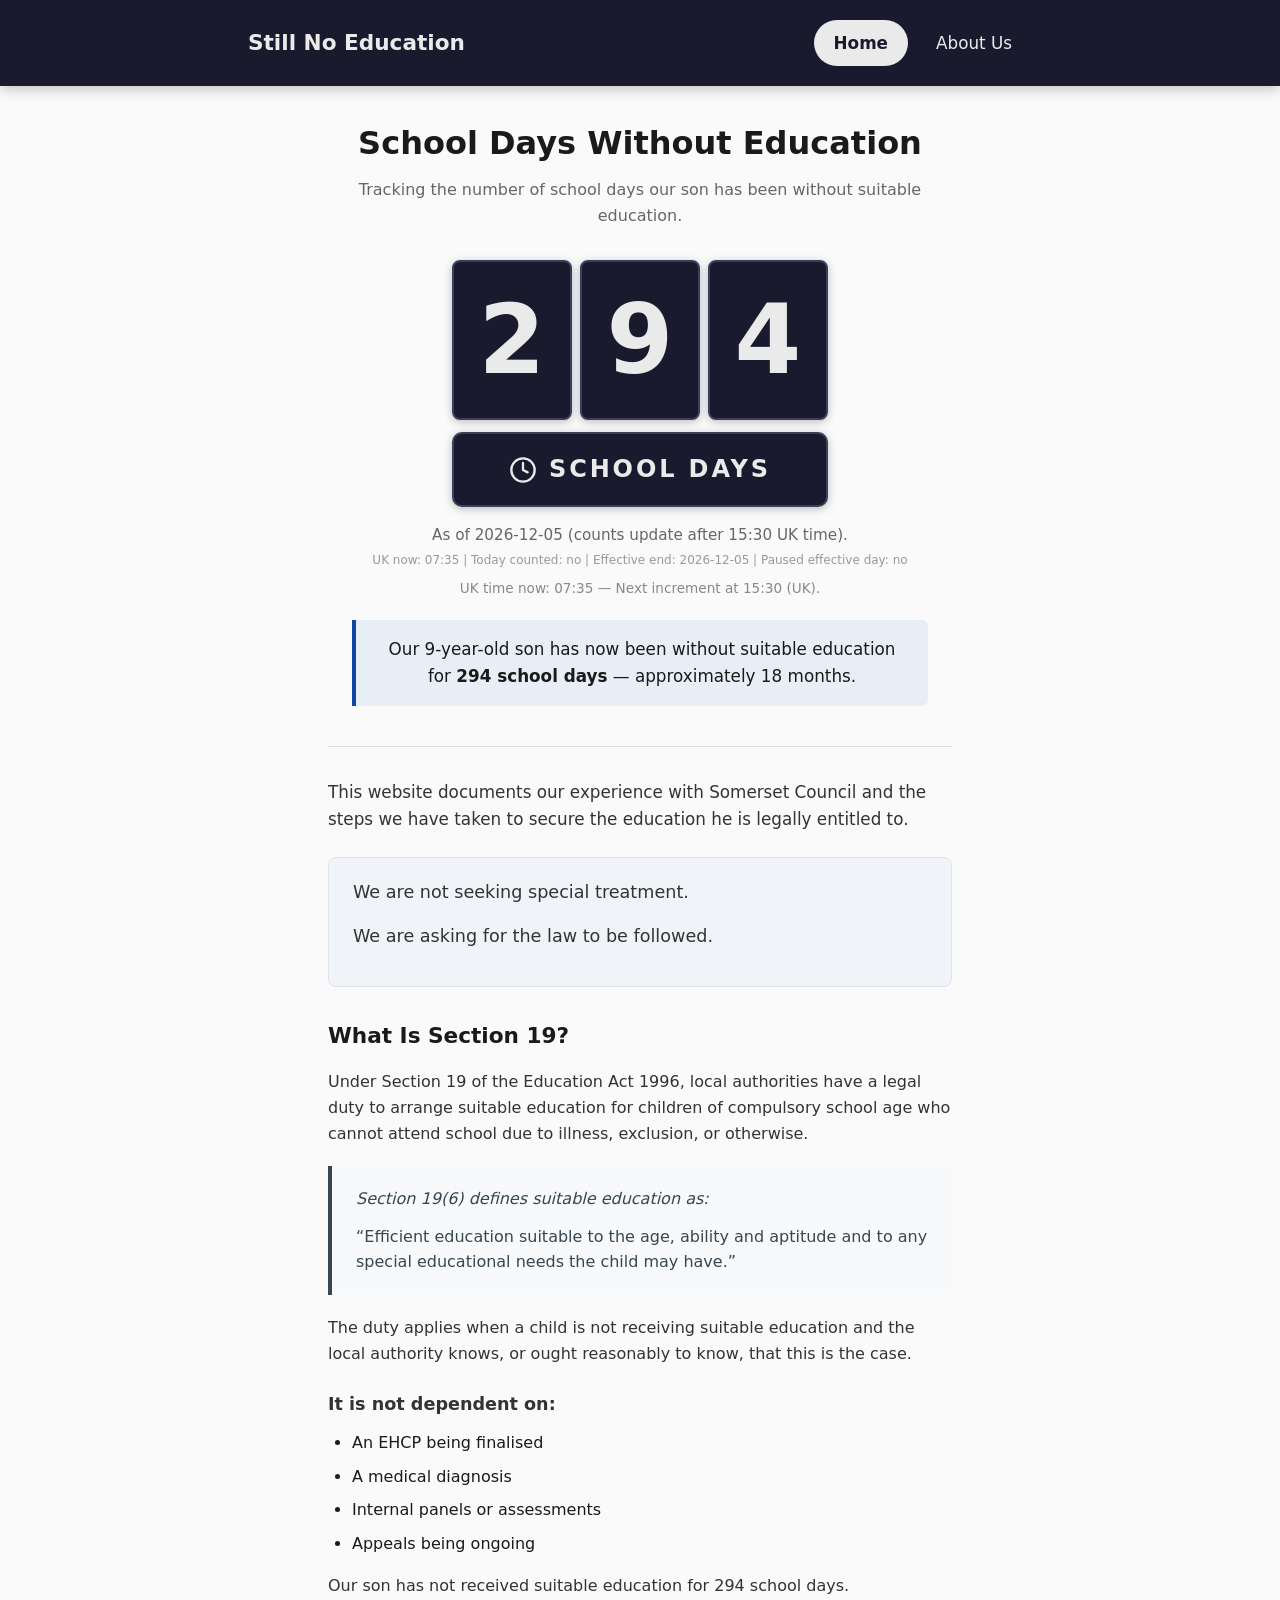
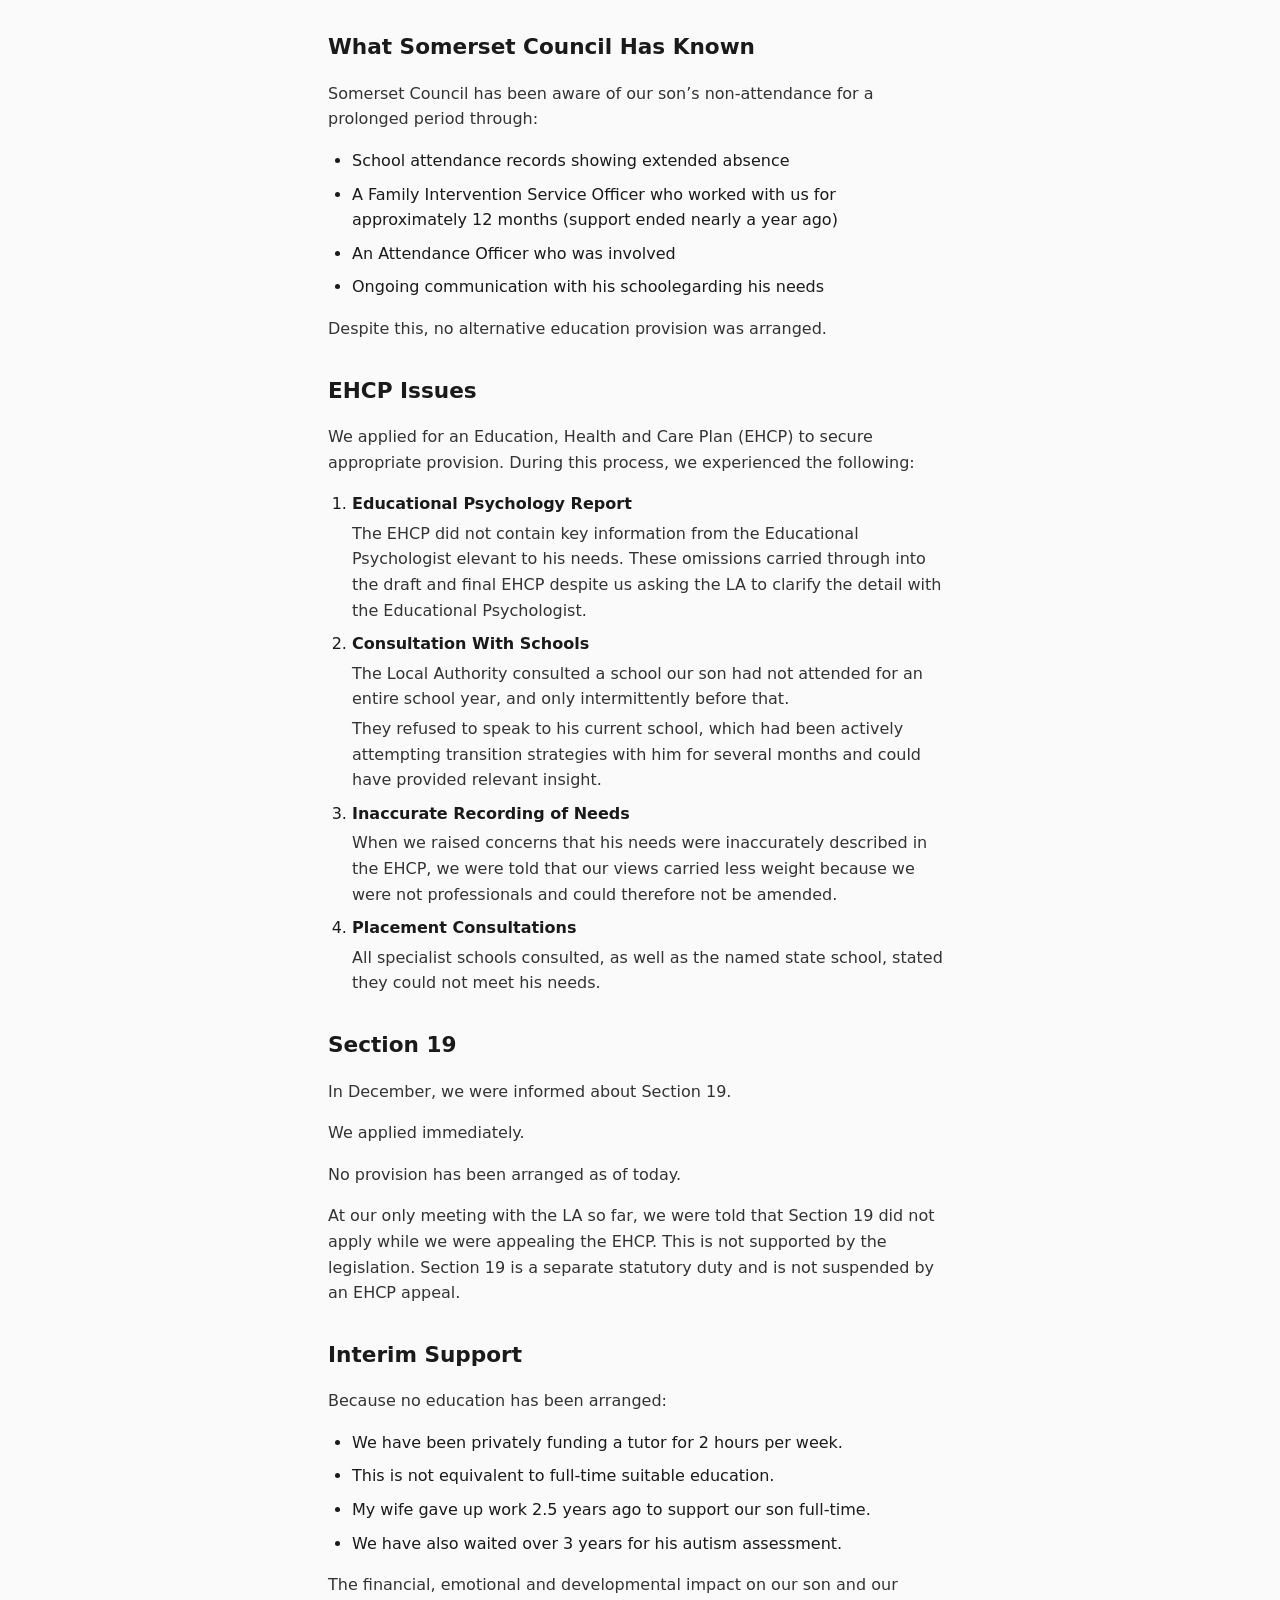
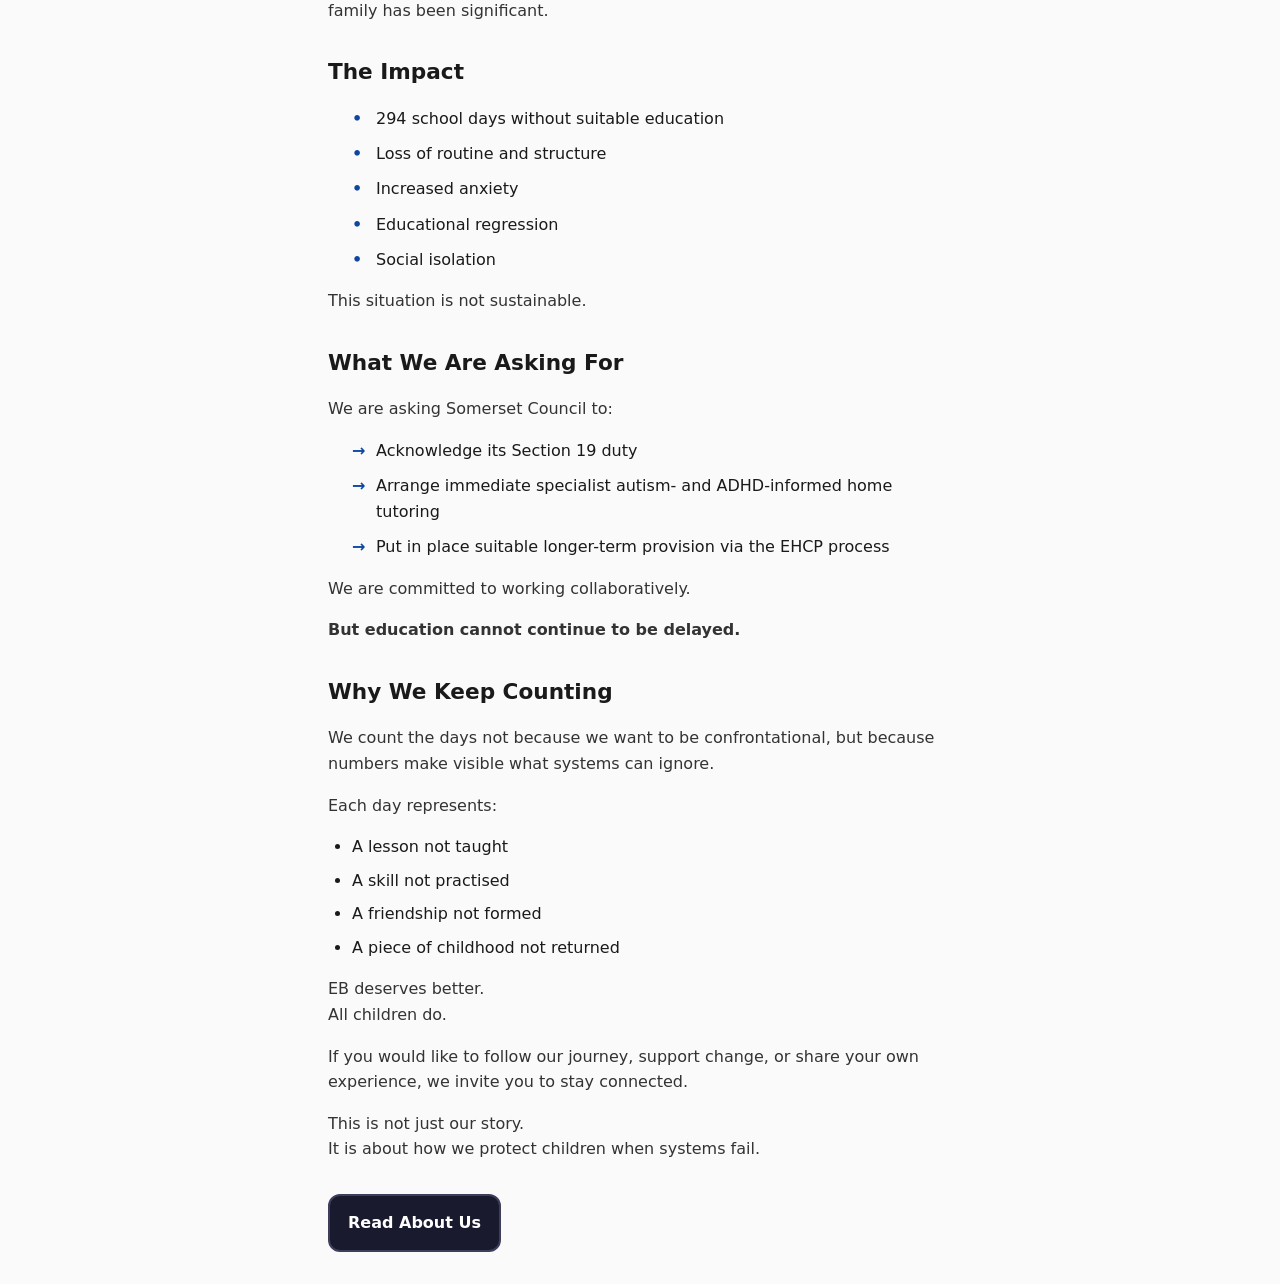
==== index.html @ f1d46c1d "Add files via upload" ====
<!DOCTYPE html>
<html lang="en">
<head>
  <meta charset="UTF-8">
  <meta name="viewport" content="width=device-width, initial-scale=1.0">
  <title>School Days Without Education</title>
  <link rel="stylesheet" href="styles.css">
</head>
<body>
  <nav class="topnav" aria-label="Main navigation">
    <div class="topnav-inner">
      <a class="brand" href="index.html">Still No Education</a>
      <div class="links">
        <a href="index.html" aria-current="page">Home</a>
        <a href="about.html">About Us</a>
      </div>
    </div>
  </nav>

  <main>
    <h1>School Days Without Education</h1>
    <p class="subtitle">Tracking the number of school days our son has been without suitable education.</p>

    <section class="counter-section" aria-label="School days counter">
      <div class="counter" role="status" aria-live="polite" aria-label="School days without suitable education">
        <div id="digitTiles" class="digit-tiles"></div>
        <div class="days-bar">
          <span class="clock-icon" aria-hidden="true">
            <svg xmlns="http://www.w3.org/2000/svg" viewBox="0 0 24 24" fill="none" stroke="currentColor" stroke-width="2" stroke-linecap="round" stroke-linejoin="round">
              <circle cx="12" cy="12" r="10"/>
              <polyline points="12 6 12 12 16 14"/>
            </svg>
          </span>
          <span class="days-text">SCHOOL DAYS</span>
        </div>
      </div>
      <p id="as-of" class="as-of">As of YYYY-MM-DD</p>
      <p id="statusLine" class="status"></p>
      <p id="uk-status" class="uk-status"></p>
      <p class="key-statement">
        Our 9-year-old son has now been without suitable education for <strong><span id="countInline" class="day-count">294</span> school days</strong> — approximately 18 months.
      </p>
      <p id="debug" class="debug"></p>
    </section>

    <section class="content-section">
      <p class="intro">
        This website documents our experience with Somerset Council and the steps we have taken to secure the education he is legally entitled to.
      </p>

      <div class="callout-quote">
        <p>We are not seeking special treatment.</p>
        <p>We are asking for the law to be followed.</p>
      </div>

      <h2>What Is Section 19?</h2>
      <p>
        Under Section 19 of the Education Act 1996, local authorities have a legal duty to arrange suitable education for children of compulsory school age who cannot attend school due to illness, exclusion, or otherwise.
      </p>
      <blockquote class="legal-definition" cite="Education Act 1996, Section 19(6)">
        <p>Section 19(6) defines suitable education as:</p>
        <p>“Efficient education suitable to the age, ability and aptitude and to any special educational needs the child may have.”</p>
      </blockquote>
      <p>
        The duty applies when a child is not receiving suitable education and the local authority knows, or ought reasonably to know, that this is the case.
      </p>

      <h3>It is not dependent on:</h3>
      <ul>
        <li>An EHCP being finalised</li>
        <li>A medical diagnosis</li>
        <li>Internal panels or assessments</li>
        <li>Appeals being ongoing</li>
      </ul>

      <p class="fact-line">
        Our son has not received suitable education for <span class="day-count">294</span> school days.
      </p>

      <h2>What Somerset Council Has Known</h2>
      <p>Somerset Council has been aware of our son’s non-attendance for a prolonged period through:</p>
      <ul>
        <li>School attendance records showing extended absence</li>
        <li>A Family Intervention Service Officer who worked with us for approximately 12 months (support ended nearly a year ago)</li>
        <li>An Attendance Officer who was involved</li>
        <li>Ongoing communication with his schoolegarding his needs</li>
      </ul>
      <p>Despite this, no alternative education provision was arranged.</p>

      <h2>EHCP Issues</h2>
      <p>We applied for an Education, Health and Care Plan (EHCP) to secure appropriate provision. During this process, we experienced the following:</p>
      <ol>
        <li>
          <strong>Educational Psychology Report</strong>
          <p>The EHCP did not contain key information from the Educational Psychologist elevant to his needs. These omissions carried through into the draft and final EHCP despite us asking the LA to clarify the detail with the Educational Psychologist.</p>
        </li>
        <li>
          <strong>Consultation With Schools</strong>
          <p>The Local Authority consulted a school our son had not attended for an entire school year, and only intermittently before that.</p>
          <p>They refused to speak to his current school, which had been actively attempting transition strategies with him for several months and could have provided relevant insight.</p>
        </li>
        <li>
          <strong>Inaccurate Recording of Needs</strong>
          <p>When we raised concerns that his needs were inaccurately described in the EHCP, we were told that our views carried less weight because we were not professionals and could therefore not be amended.</p>
        </li>
        <li>
          <strong>Placement Consultations</strong>
          <p>All specialist schools consulted, as well as the named state school, stated they could not meet his needs.</p>
        </li>
      </ol>

      <h2>Section 19</h2>
      <p>In December, we were informed about Section 19.</p>
      <p>We applied immediately.</p>
      <p>No provision has been arranged as of today.</p>
      <p>At our only meeting with the LA so far, we were told that Section 19 did not apply while we were appealing the EHCP. This is not supported by the legislation. Section 19 is a separate statutory duty and is not suspended by an EHCP appeal.</p>

      <h2>Interim Support</h2>
      <p>Because no education has been arranged:</p>
      <ul>
        <li>We have been privately funding a tutor for 2 hours per week.</li>
        <li>This is not equivalent to full-time suitable education.</li>
        <li>My wife gave up work 2.5 years ago to support our son full-time.</li>
        <li>We have also waited over 3 years for his autism assessment.</li>
      </ul>
      <p>The financial, emotional and developmental impact on our son and our family has been significant.</p>

      <h2>The Impact</h2>
      <ul class="impact-list">
        <li><span class="day-count">294</span> school days without suitable education</li>
        <li>Loss of routine and structure</li>
        <li>Increased anxiety</li>
        <li>Educational regression</li>
        <li>Social isolation</li>
      </ul>
      <p>This situation is not sustainable.</p>

      <h2>What We Are Asking For</h2>
      <p>We are asking Somerset Council to:</p>
      <ul class="ask-list">
        <li>Acknowledge its Section 19 duty</li>
        <li>Arrange immediate specialist autism- and ADHD-informed home tutoring</li>
        <li>Put in place suitable longer-term provision via the EHCP process</li>
      </ul>
      <p>We are committed to working collaboratively.</p>
      <p><strong>But education cannot continue to be delayed.</strong></p>

      <h2>Why We Keep Counting</h2>
      <p>We count the days not because we want to be confrontational, but because numbers make visible what systems can ignore.</p>
      <p>Each day represents:</p>
      <ul>
        <li>A lesson not taught</li>
        <li>A skill not practised</li>
        <li>A friendship not formed</li>
        <li>A piece of childhood not returned</li>
      </ul>
      <p>EB deserves better.<br>All children do.</p>
      <p>If you would like to follow our journey, support change, or share your own experience, we invite you to stay connected.</p>
      <p>This is not just our story.<br>It is about how we protect children when systems fail.</p>

      <p class="btn-wrap"><a class="btn" href="about.html">Read About Us</a></p>
    </section>
  </main>

  <script src="script.js"></script>
</body>
</html>
---- styles.css ----
/* Counter theme variables */
:root {
  --counter-bg: #1a1a2e;
  --counter-fg: #eaeaea;
  --counter-border: #3d3d5c;
}

/* Test mode banner */
.test-mode-banner {
  font-size: 0.8rem;
  color: #666;
  background: #f0f0f0;
  padding: 0.4rem 1rem;
  text-align: center;
  border-bottom: 1px solid #ddd;
}

/* Reset and base */
*, *::before, *::after {
  box-sizing: border-box;
}

body {
  margin: 0;
  font-family: system-ui, -apple-system, BlinkMacSystemFont, "Segoe UI", Roboto, sans-serif;
  line-height: 1.6;
  color: #1a1a1a;
  background: #fafafa;
  min-height: 100vh;
}

main {
  max-width: 42rem;
  margin: 0 auto;
  padding: 2rem 1.5rem;
}

/* Top navigation - sticky, high contrast */
.topnav {
  position: sticky;
  top: 0;
  z-index: 100;
  background: var(--counter-bg);
  color: var(--counter-fg);
  box-shadow: 0 4px 12px rgba(0, 0, 0, 0.2);
}

.topnav-inner {
  max-width: 52rem;
  margin: 0 auto;
  padding: 1rem 1.5rem;
  display: flex;
  flex-wrap: wrap;
  align-items: center;
  justify-content: space-between;
  gap: 1rem;
}

@media (min-width: 480px) {
  .topnav-inner {
    padding: 1.25rem 1.5rem;
  }
}

.topnav .brand {
  font-weight: 600;
  font-size: 1.2rem;
  color: var(--counter-fg);
  text-decoration: none;
}

@media (min-width: 480px) {
  .topnav .brand {
    font-size: 1.35rem;
  }
}

.topnav .brand:hover {
  color: #fff;
}

.topnav .links {
  display: flex;
  flex-wrap: wrap;
  align-items: center;
  gap: 0.5rem;
}

.topnav .links a {
  color: var(--counter-fg);
  text-decoration: none;
  padding: 0.5rem 1rem;
  border-radius: 9999px;
  font-size: 1rem;
}

@media (min-width: 480px) {
  .topnav .links a {
    padding: 0.6rem 1.25rem;
    font-size: 1.05rem;
  }
}

.topnav .links a:hover {
  background: rgba(255, 255, 255, 0.15);
  color: #fff;
}

.topnav .links a[aria-current="page"] {
  background: var(--counter-fg);
  color: var(--counter-bg);
  font-weight: 600;
}

.topnav .links a[aria-current="page"]:hover {
  background: #fff;
  color: var(--counter-bg);
}

.topnav .links a:focus-visible {
  outline: 2px solid #fff;
  outline-offset: 2px;
}

h1 {
  font-size: clamp(1.5rem, 4vw, 2rem);
  font-weight: 600;
  margin: 0 0 0.5rem;
  text-align: center;
}

.subtitle {
  font-size: 1rem;
  color: #666;
  text-align: center;
  margin: 0 0 2rem;
}

/* Counter section */
.counter-section {
  text-align: center;
  margin-bottom: 2.5rem;
}

.counter {
  display: inline-flex;
  flex-direction: column;
  align-items: stretch;
  gap: 0.75rem;
}

/* Digit tiles */
.digit-tiles {
  display: flex;
  flex-wrap: wrap;
  justify-content: center;
  gap: clamp(0.25rem, 2vw, 0.5rem);
  line-height: 1;
}

.digit-tile {
  display: inline-flex;
  align-items: center;
  justify-content: center;
  min-width: clamp(3rem, 20vw, 120px);
  height: clamp(4rem, 28vw, 160px);
  font-size: clamp(2.5rem, 12vw, 6rem);
  font-weight: 800;
  font-variant-numeric: tabular-nums;
  color: var(--counter-fg);
  background: var(--counter-bg);
  border: 2px solid var(--counter-border);
  border-radius: 8px;
  box-shadow: 0 2px 8px rgba(0, 0, 0, 0.25);
}

/* Days bar - matches width of digit row */
.days-bar {
  display: flex;
  align-items: center;
  justify-content: center;
  gap: 0.75rem;
  padding: clamp(0.6rem, 2vw, 1rem) clamp(1rem, 4vw, 1.5rem);
  background: var(--counter-bg);
  border: 2px solid var(--counter-border);
  border-radius: 10px;
  box-shadow: 0 2px 8px rgba(0, 0, 0, 0.25);
}

.clock-icon {
  display: inline-flex;
  align-items: center;
  justify-content: center;
  color: var(--counter-fg);
}

.clock-icon svg {
  width: clamp(1.25rem, 4vw, 1.75rem);
  height: clamp(1.25rem, 4vw, 1.75rem);
}

.days-text {
  font-size: clamp(1rem, 4vw, 1.5rem);
  font-weight: 700;
  letter-spacing: 0.12em;
  color: var(--counter-fg);
}

.as-of {
  font-size: 0.95rem;
  color: #666;
  margin: 1rem 0 0;
}

.status {
  font-size: 0.75rem;
  color: #999;
  margin: 0.25rem 0 0.5rem;
}

.uk-status {
  font-size: 0.85rem;
  color: #888;
  margin: 0.25rem 0 0;
}

.key-statement {
  margin: 1.25rem 0 0;
  padding: 1rem 1.25rem;
  background: #e8eef5;
  border-left: 4px solid #0d47a1;
  border-radius: 0 6px 6px 0;
  font-size: 1.05rem;
  max-width: 36rem;
  margin-left: auto;
  margin-right: auto;
}

.debug {
  font-size: 0.75rem;
  color: #999;
  margin: 0.25rem 0 0;
}

/* Content section - campaign / briefing style */
.content-section {
  padding-top: 2rem;
  border-top: 1px solid #e0e0e0;
}

.content-section .intro {
  font-size: 1.05rem;
  margin: 0 0 1.5rem;
  color: #333;
}

.callout-quote {
  margin: 0 0 2rem;
  padding: 1.25rem 1.5rem;
  background: #f0f4f8;
  border-radius: 8px;
  border: 1px solid #dde4ec;
}

.callout-quote p {
  margin: 0;
  font-size: 1.1rem;
  font-weight: 500;
  color: #1a1a1a;
}

.callout-quote p + p {
  margin-top: 0.5rem;
}

.content-section h2 {
  font-size: 1.35rem;
  font-weight: 600;
  margin: 2rem 0 1rem;
  color: #1a1a1a;
}

.content-section h2:first-of-type {
  margin-top: 0;
}

/* About page: content-section without preceding counter */
.page-about .content-section {
  padding-top: 0;
  border-top: none;
}

.content-section h3 {
  font-size: 1.1rem;
  font-weight: 600;
  margin: 1.5rem 0 0.75rem;
  color: #333;
}

.content-section p {
  margin: 0 0 1rem;
  color: #333;
}

.content-section ul,
.content-section ol {
  margin: 0 0 1rem;
  padding-left: 1.5rem;
}

.content-section li {
  margin-bottom: 0.5rem;
}

.content-section li p {
  margin: 0.25rem 0 0;
  padding-left: 0;
}

.fact-line {
  margin: 1rem 0 1.5rem !important;
  font-weight: 500;
}

/* Legal definition blockquote */
.legal-definition {
  margin: 1.25rem 0;
  padding: 1.25rem 1.5rem;
  background: #f8f9fa;
  border-left: 4px solid #37474f;
  border-radius: 0 6px 6px 0;
  font-style: italic;
}

.legal-definition p {
  margin: 0;
  color: #37474f;
}

.legal-definition p + p {
  margin-top: 0.75rem;
  font-style: normal;
}

.impact-list {
  list-style: none;
  padding-left: 0;
}

.impact-list li {
  padding-left: 1.5rem;
  position: relative;
  margin-bottom: 0.6rem;
}

.impact-list li::before {
  content: "•";
  position: absolute;
  left: 0;
  color: #0d47a1;
  font-weight: 700;
}

.ask-list {
  list-style: none;
  padding-left: 0;
}

.ask-list li {
  padding-left: 1.5rem;
  position: relative;
  margin-bottom: 0.6rem;
}

.ask-list li::before {
  content: "→";
  position: absolute;
  left: 0;
  color: #0d47a1;
  font-weight: 600;
}

/* Button */
.btn {
  display: inline-block;
  padding: 14px 18px;
  border-radius: 12px;
  font-weight: 600;
  font-size: 1rem;
  text-decoration: none;
  color: #fff;
  background: var(--counter-bg);
  border: 2px solid var(--counter-border);
  transition: background 0.2s, transform 0.1s;
}

.btn:hover {
  background: #0d47a1;
  border-color: #0d47a1;
}

.btn:focus-visible {
  outline: 2px solid #0d47a1;
  outline-offset: 2px;
}

.btn-wrap {
  margin: 2rem 0 0 !important;
}

@media (max-width: 480px) {
  .btn {
    display: block;
    width: 100%;
    text-align: center;
    padding: 16px 18px;
  }
}

/* Focus styles for accessibility */
:focus-visible {
  outline: 2px solid #0d47a1;
  outline-offset: 2px;
}
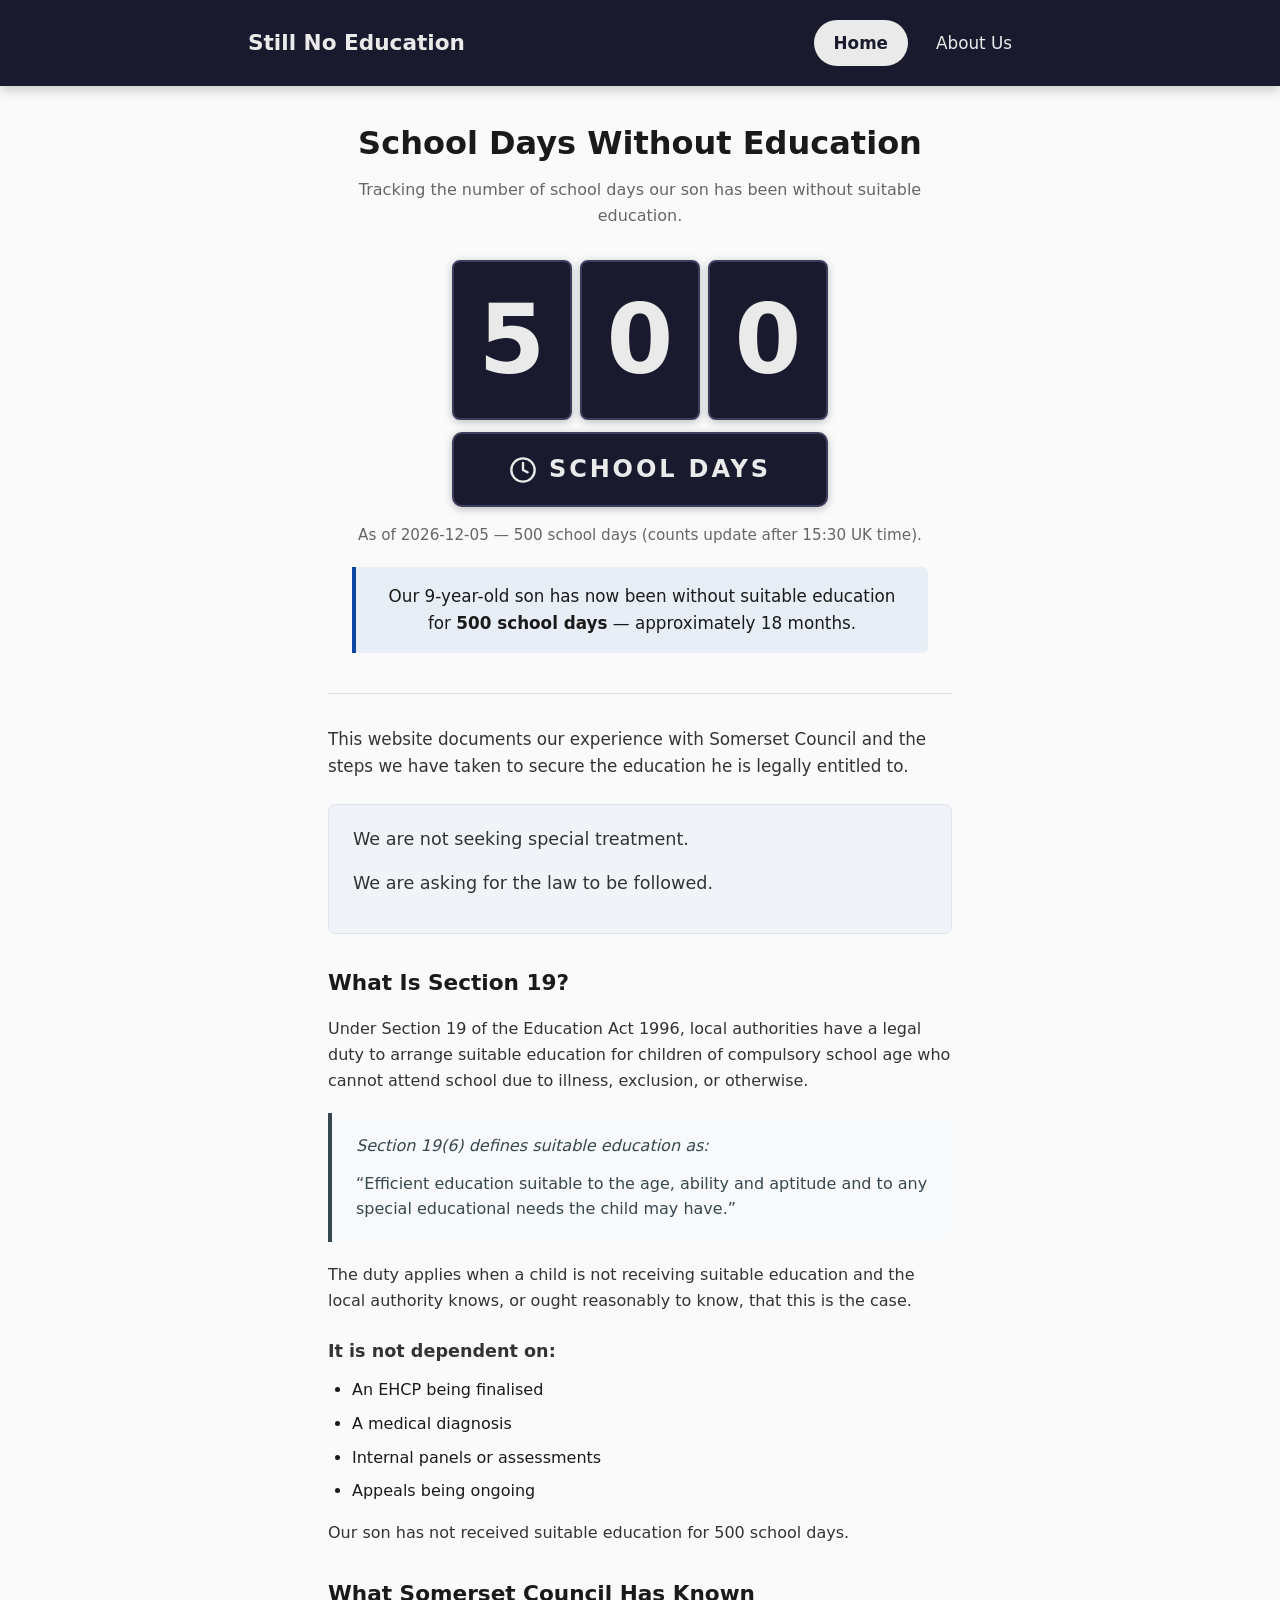
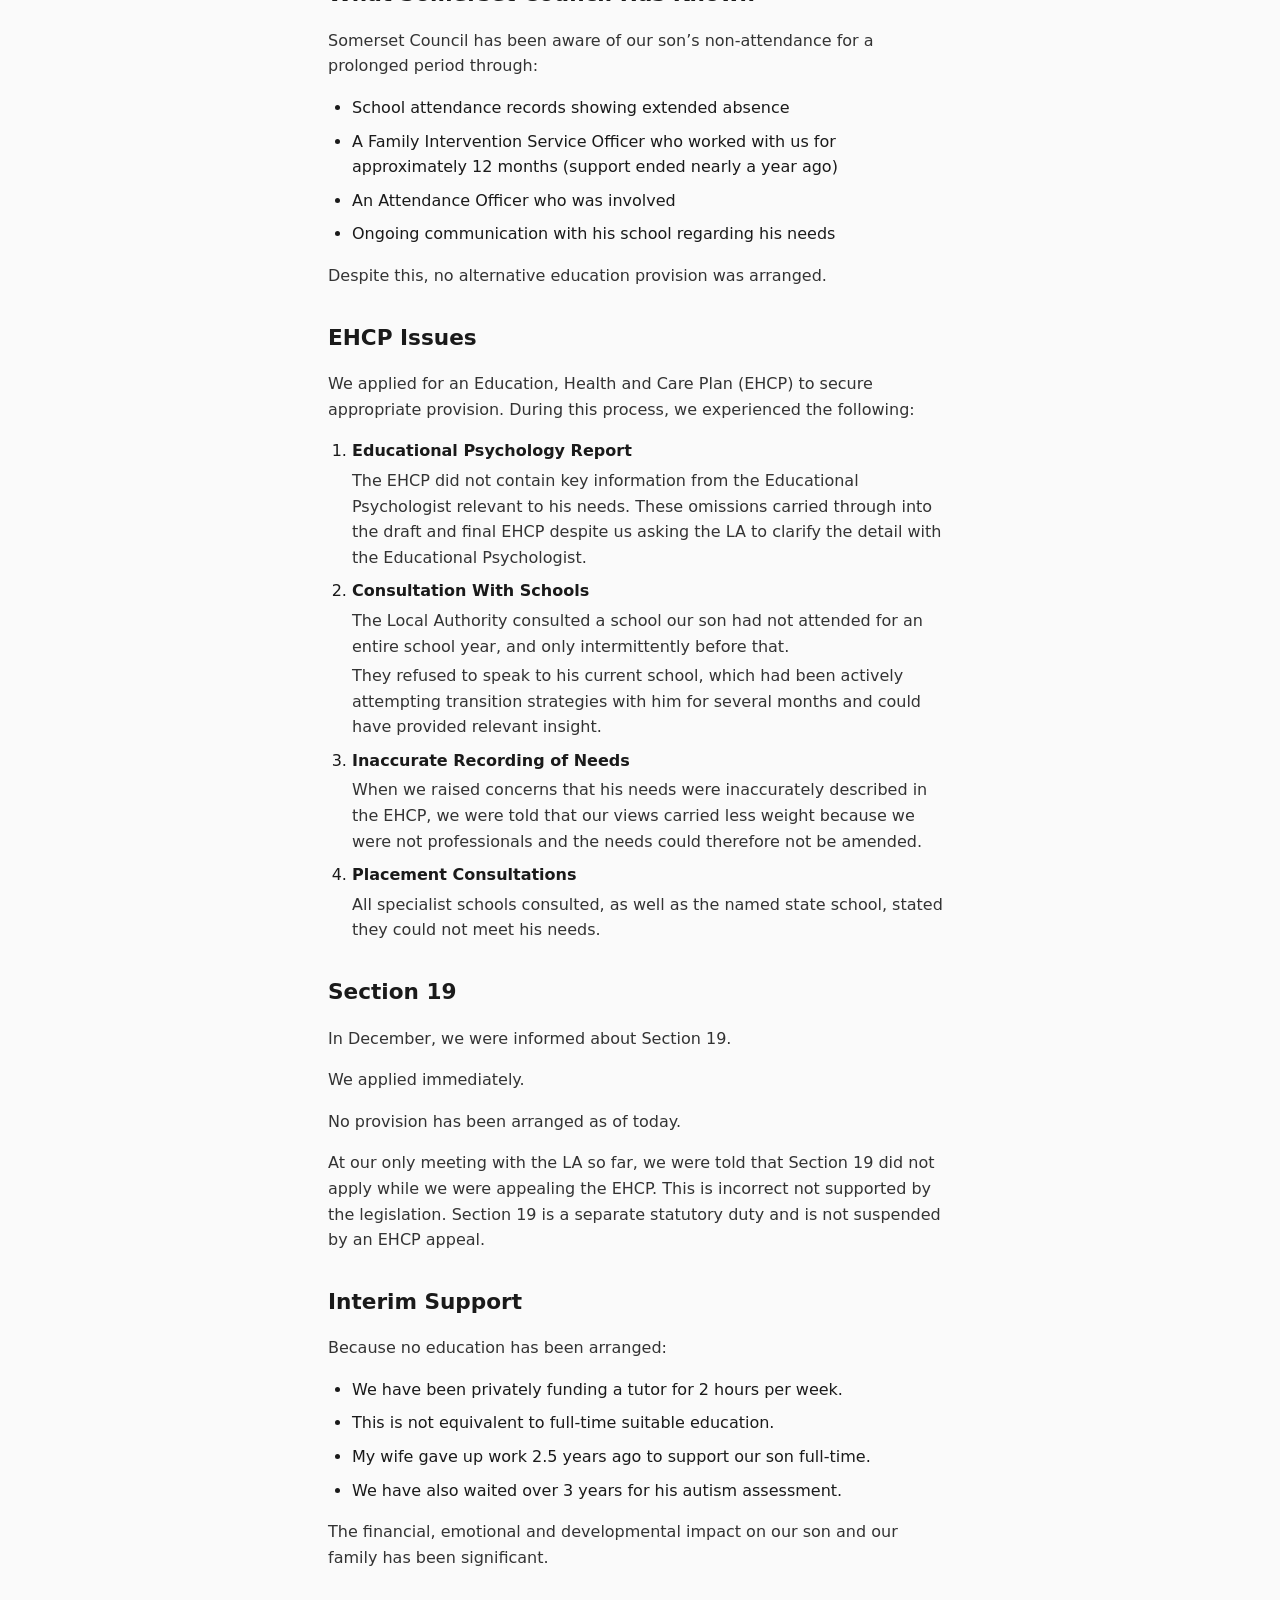
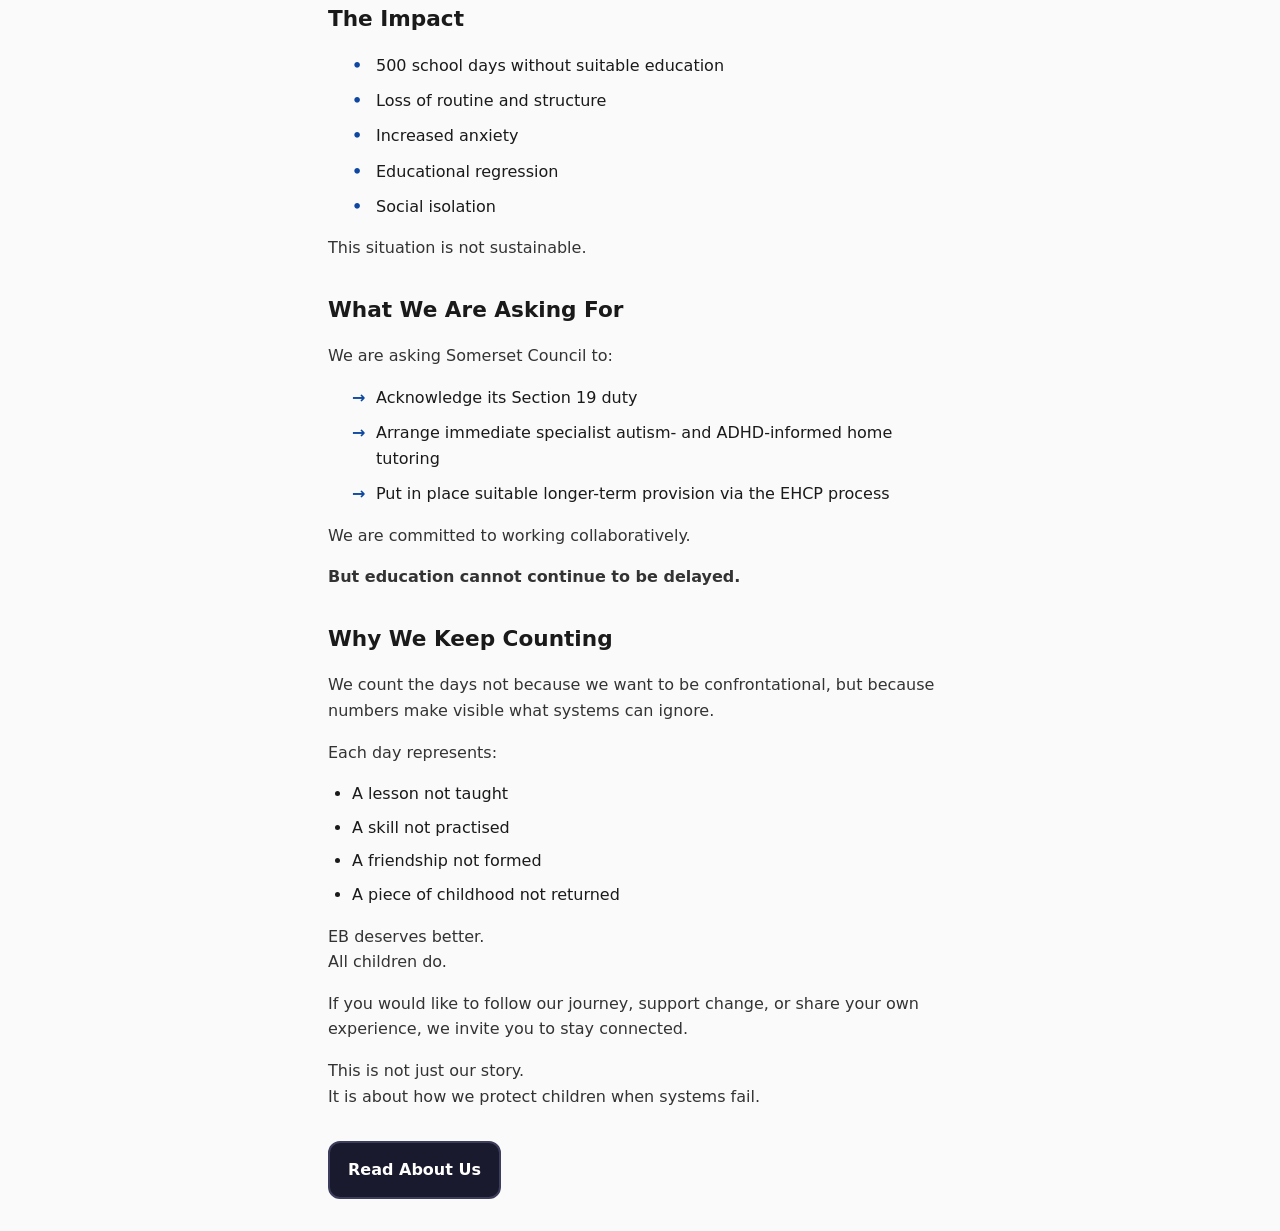
==== commit 704c3338: "Add files via upload" ====
--- a/index.html
+++ b/index.html
@@ -35,12 +35,9 @@
         </div>
       </div>
       <p id="as-of" class="as-of">As of YYYY-MM-DD</p>
-      <p id="statusLine" class="status"></p>
-      <p id="uk-status" class="uk-status"></p>
       <p class="key-statement">
         Our 9-year-old son has now been without suitable education for <strong><span id="countInline" class="day-count">294</span> school days</strong> — approximately 18 months.
       </p>
-      <p id="debug" class="debug"></p>
     </section>
 
     <section class="content-section">
@@ -83,7 +80,7 @@
         <li>School attendance records showing extended absence</li>
         <li>A Family Intervention Service Officer who worked with us for approximately 12 months (support ended nearly a year ago)</li>
         <li>An Attendance Officer who was involved</li>
-        <li>Ongoing communication with his schoolegarding his needs</li>
+        <li>Ongoing communication with his school regarding his needs</li>
       </ul>
       <p>Despite this, no alternative education provision was arranged.</p>
 
@@ -92,7 +89,7 @@
       <ol>
         <li>
           <strong>Educational Psychology Report</strong>
-          <p>The EHCP did not contain key information from the Educational Psychologist elevant to his needs. These omissions carried through into the draft and final EHCP despite us asking the LA to clarify the detail with the Educational Psychologist.</p>
+          <p>The EHCP did not contain key information from the Educational Psychologist relevant to his needs. These omissions carried through into the draft and final EHCP despite us asking the LA to clarify the detail with the Educational Psychologist.</p>
         </li>
         <li>
           <strong>Consultation With Schools</strong>
@@ -101,7 +98,7 @@
         </li>
         <li>
           <strong>Inaccurate Recording of Needs</strong>
-          <p>When we raised concerns that his needs were inaccurately described in the EHCP, we were told that our views carried less weight because we were not professionals and could therefore not be amended.</p>
+          <p>When we raised concerns that his needs were inaccurately described in the EHCP, we were told that our views carried less weight because we were not professionals and the needs could therefore not be amended.</p>
         </li>
         <li>
           <strong>Placement Consultations</strong>
@@ -113,7 +110,7 @@
       <p>In December, we were informed about Section 19.</p>
       <p>We applied immediately.</p>
       <p>No provision has been arranged as of today.</p>
-      <p>At our only meeting with the LA so far, we were told that Section 19 did not apply while we were appealing the EHCP. This is not supported by the legislation. Section 19 is a separate statutory duty and is not suspended by an EHCP appeal.</p>
+      <p>At our only meeting with the LA so far, we were told that Section 19 did not apply while we were appealing the EHCP. This is incorrect not supported by the legislation. Section 19 is a separate statutory duty and is not suspended by an EHCP appeal.</p>
 
       <h2>Interim Support</h2>
       <p>Because no education has been arranged:</p>
--- a/styles.css
+++ b/styles.css
@@ -3,16 +3,6 @@
   --counter-bg: #1a1a2e;
   --counter-fg: #eaeaea;
   --counter-border: #3d3d5c;
-}
-
-/* Test mode banner */
-.test-mode-banner {
-  font-size: 0.8rem;
-  color: #666;
-  background: #f0f0f0;
-  padding: 0.4rem 1rem;
-  text-align: center;
-  border-bottom: 1px solid #ddd;
 }
 
 /* Reset and base */
@@ -210,18 +200,6 @@
   font-size: 0.95rem;
   color: #666;
   margin: 1rem 0 0;
-}
-
-.status {
-  font-size: 0.75rem;
-  color: #999;
-  margin: 0.25rem 0 0.5rem;
-}
-
-.uk-status {
-  font-size: 0.85rem;
-  color: #888;
-  margin: 0.25rem 0 0;
 }
 
 .key-statement {
@@ -236,12 +214,6 @@
   margin-right: auto;
 }
 
-.debug {
-  font-size: 0.75rem;
-  color: #999;
-  margin: 0.25rem 0 0;
-}
-
 /* Content section - campaign / briefing style */
 .content-section {
   padding-top: 2rem;
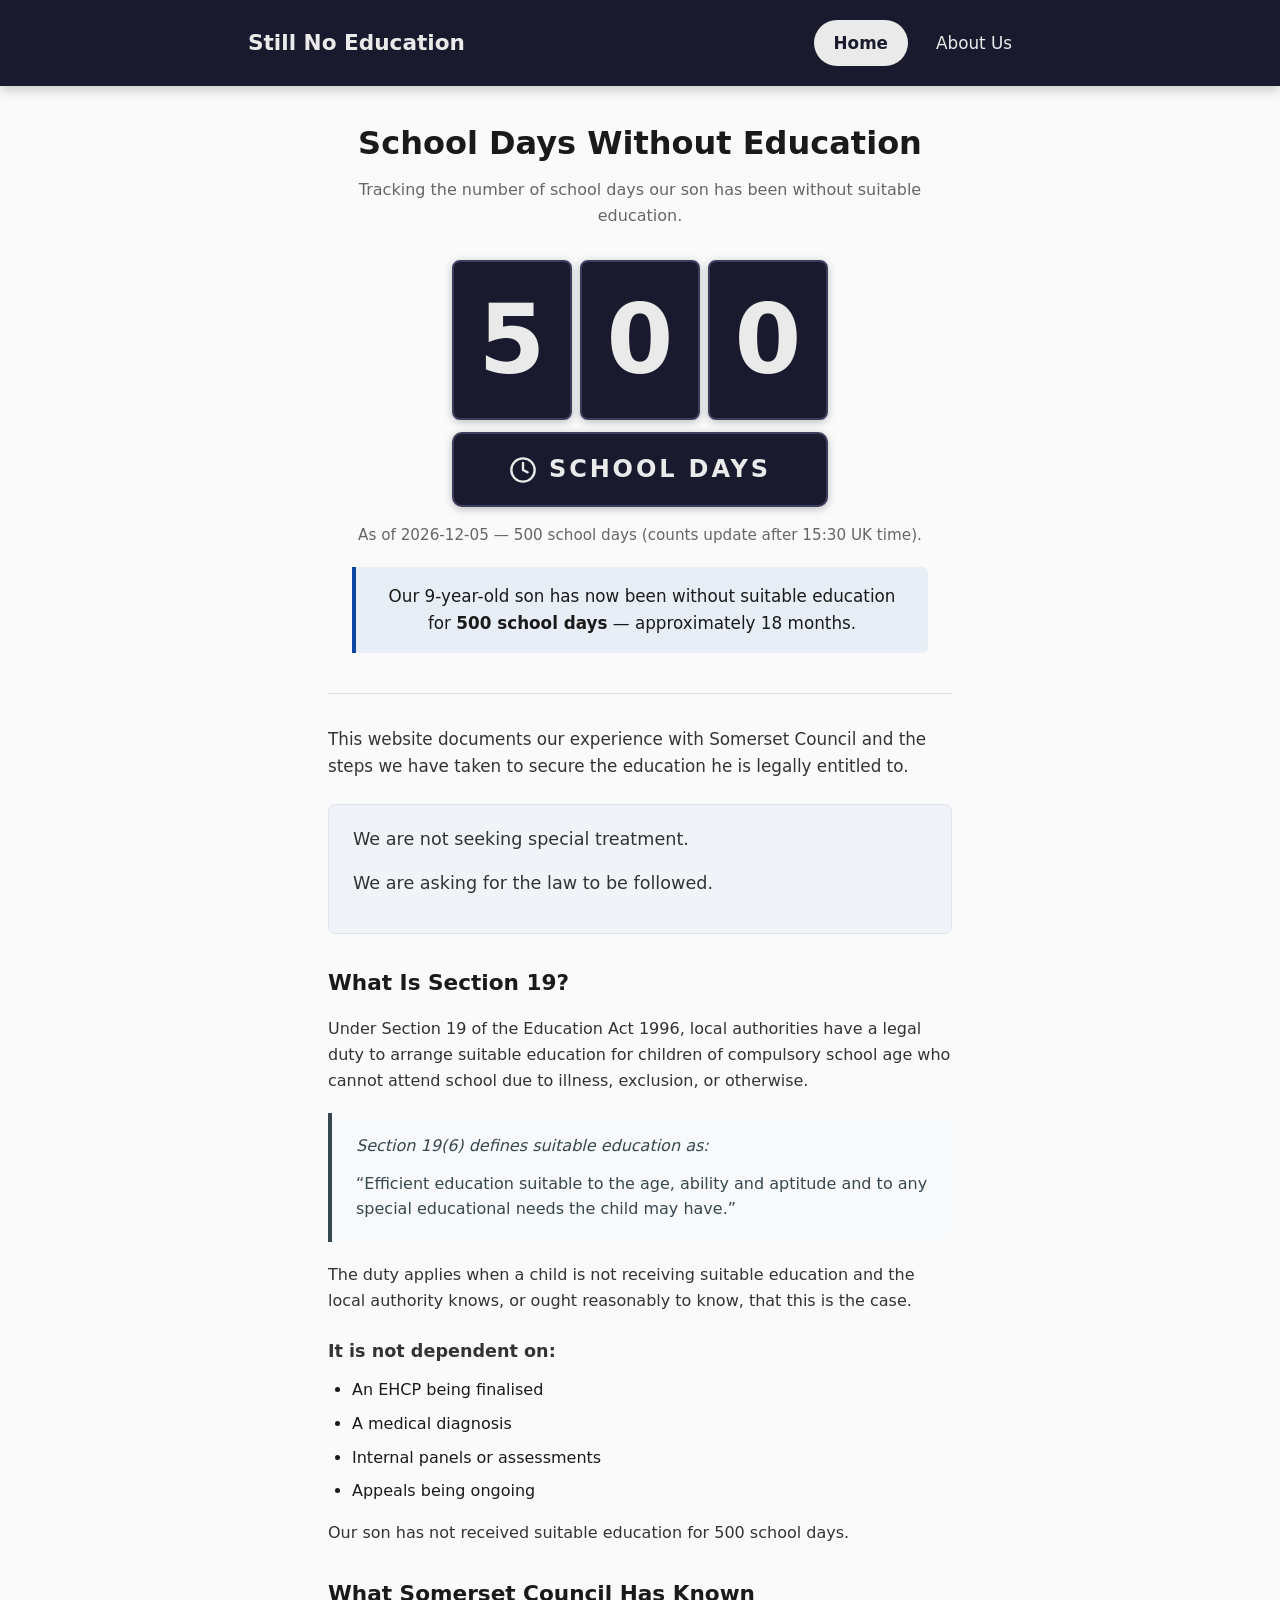
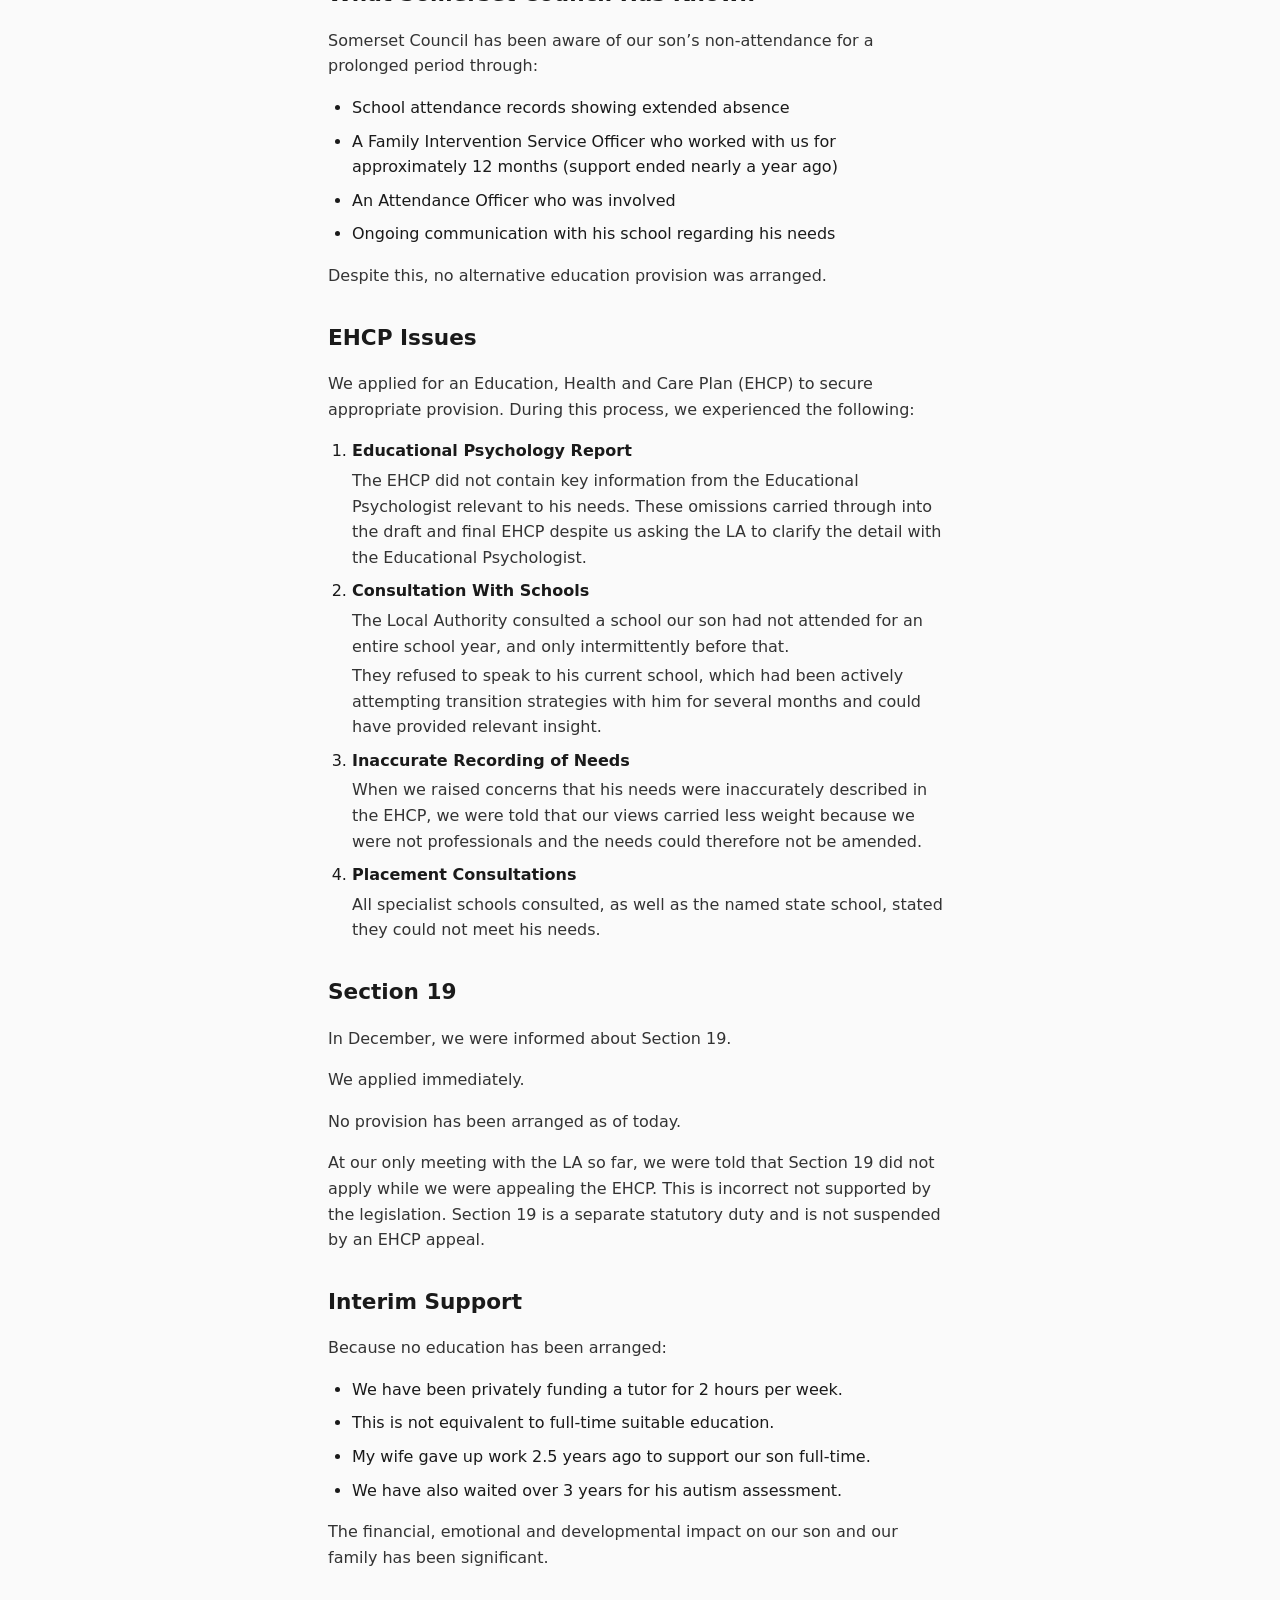
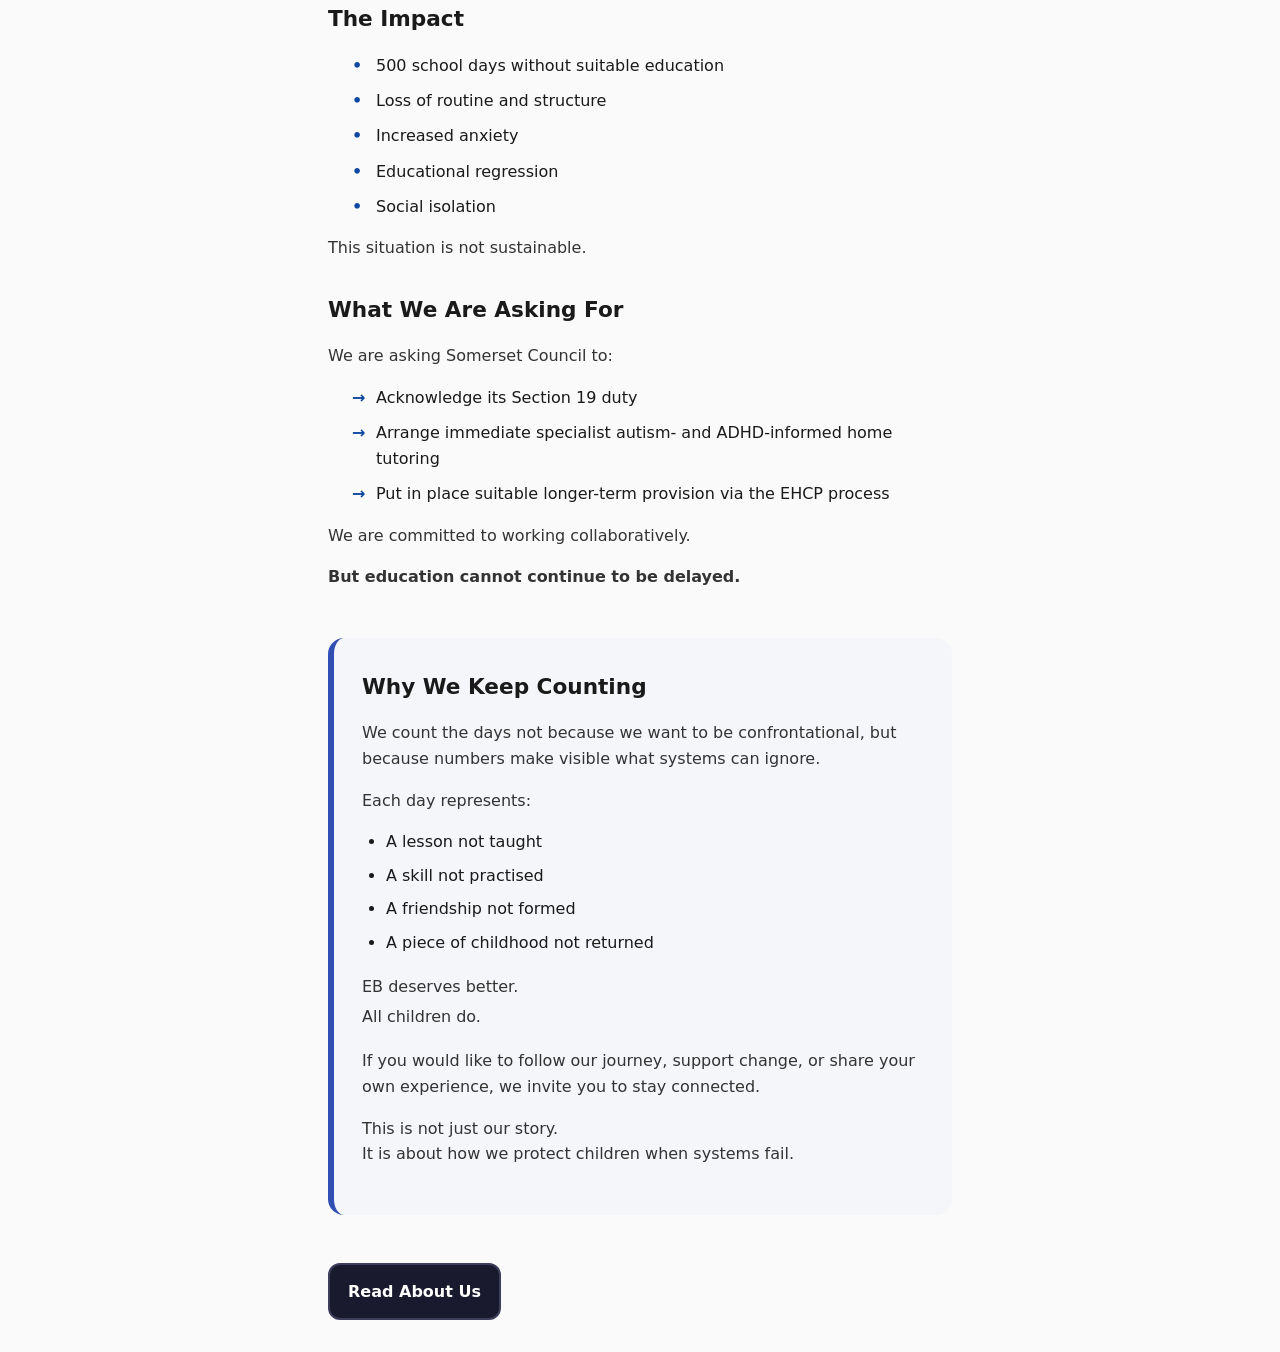
==== commit 90ac1c03: "Add files via upload" ====
--- a/index.html
+++ b/index.html
@@ -142,18 +142,20 @@
       <p>We are committed to working collaboratively.</p>
       <p><strong>But education cannot continue to be delayed.</strong></p>
 
-      <h2>Why We Keep Counting</h2>
-      <p>We count the days not because we want to be confrontational, but because numbers make visible what systems can ignore.</p>
-      <p>Each day represents:</p>
-      <ul>
-        <li>A lesson not taught</li>
-        <li>A skill not practised</li>
-        <li>A friendship not formed</li>
-        <li>A piece of childhood not returned</li>
-      </ul>
-      <p>EB deserves better.<br>All children do.</p>
-      <p>If you would like to follow our journey, support change, or share your own experience, we invite you to stay connected.</p>
-      <p>This is not just our story.<br>It is about how we protect children when systems fail.</p>
+      <section class="highlight-section">
+        <h2>Why We Keep Counting</h2>
+        <p>We count the days not because we want to be confrontational, but because numbers make visible what systems can ignore.</p>
+        <p>Each day represents:</p>
+        <ul>
+          <li>A lesson not taught</li>
+          <li>A skill not practised</li>
+          <li>A friendship not formed</li>
+          <li>A piece of childhood not returned</li>
+        </ul>
+        <p class="highlight-closing">EB deserves better.<br>All children do.</p>
+        <p>If you would like to follow our journey, support change, or share your own experience, we invite you to stay connected.</p>
+        <p>This is not just our story.<br>It is about how we protect children when systems fail.</p>
+      </section>
 
       <p class="btn-wrap"><a class="btn" href="about.html">Read About Us</a></p>
     </section>
--- a/styles.css
+++ b/styles.css
@@ -352,6 +352,40 @@
   font-weight: 600;
 }
 
+/* Why We Keep Counting - highlight section */
+.highlight-section {
+  background: #f4f6f9;
+  padding: 32px 28px;
+  border-radius: 16px;
+  margin-top: 48px;
+  margin-bottom: 48px;
+  border-left: 6px solid #2f4fb3;
+}
+
+.highlight-section h2 {
+  margin-top: 0;
+}
+
+.highlight-section ul {
+  margin-top: 12px;
+}
+
+.highlight-section li {
+  margin-bottom: 8px;
+}
+
+.highlight-section .highlight-closing {
+  line-height: 1.9;
+}
+
+@media (max-width: 480px) {
+  .highlight-section {
+    padding: 24px 20px;
+    margin-top: 36px;
+    margin-bottom: 36px;
+  }
+}
+
 /* Button */
 .btn {
   display: inline-block;
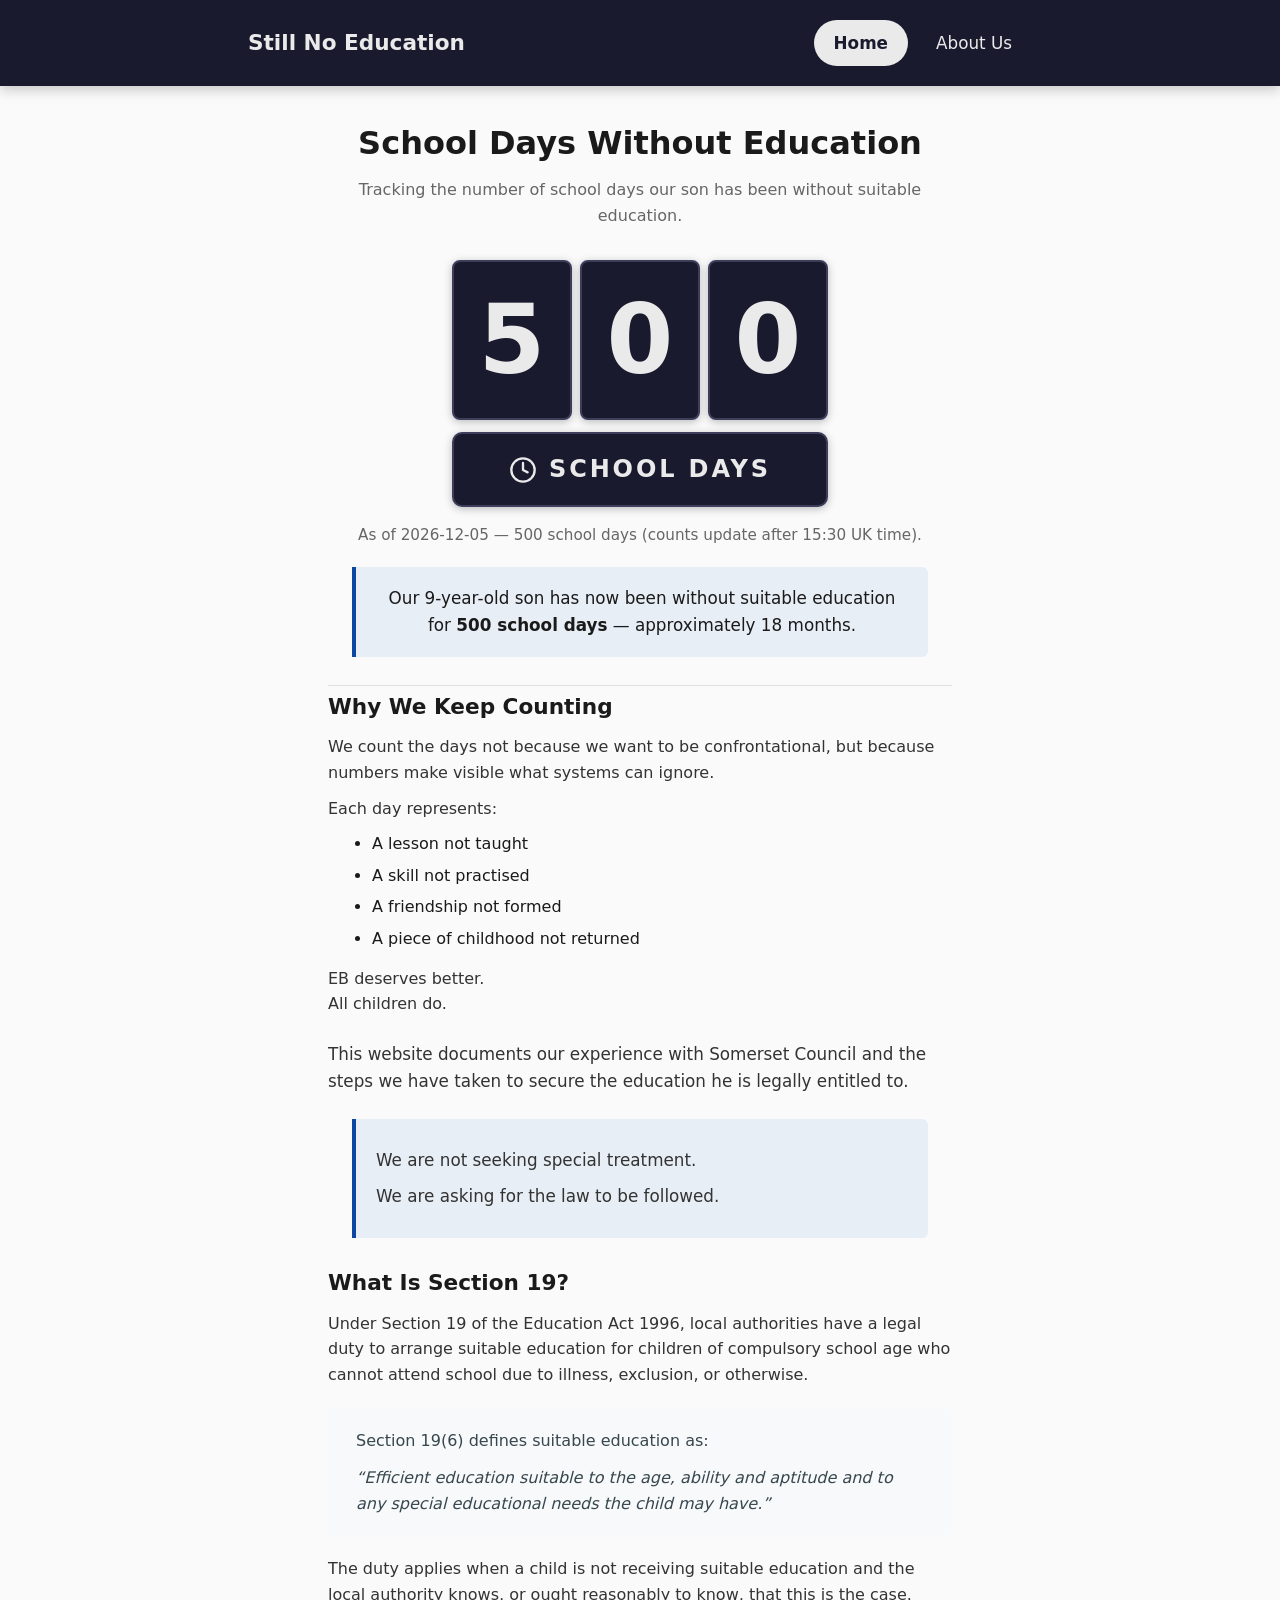
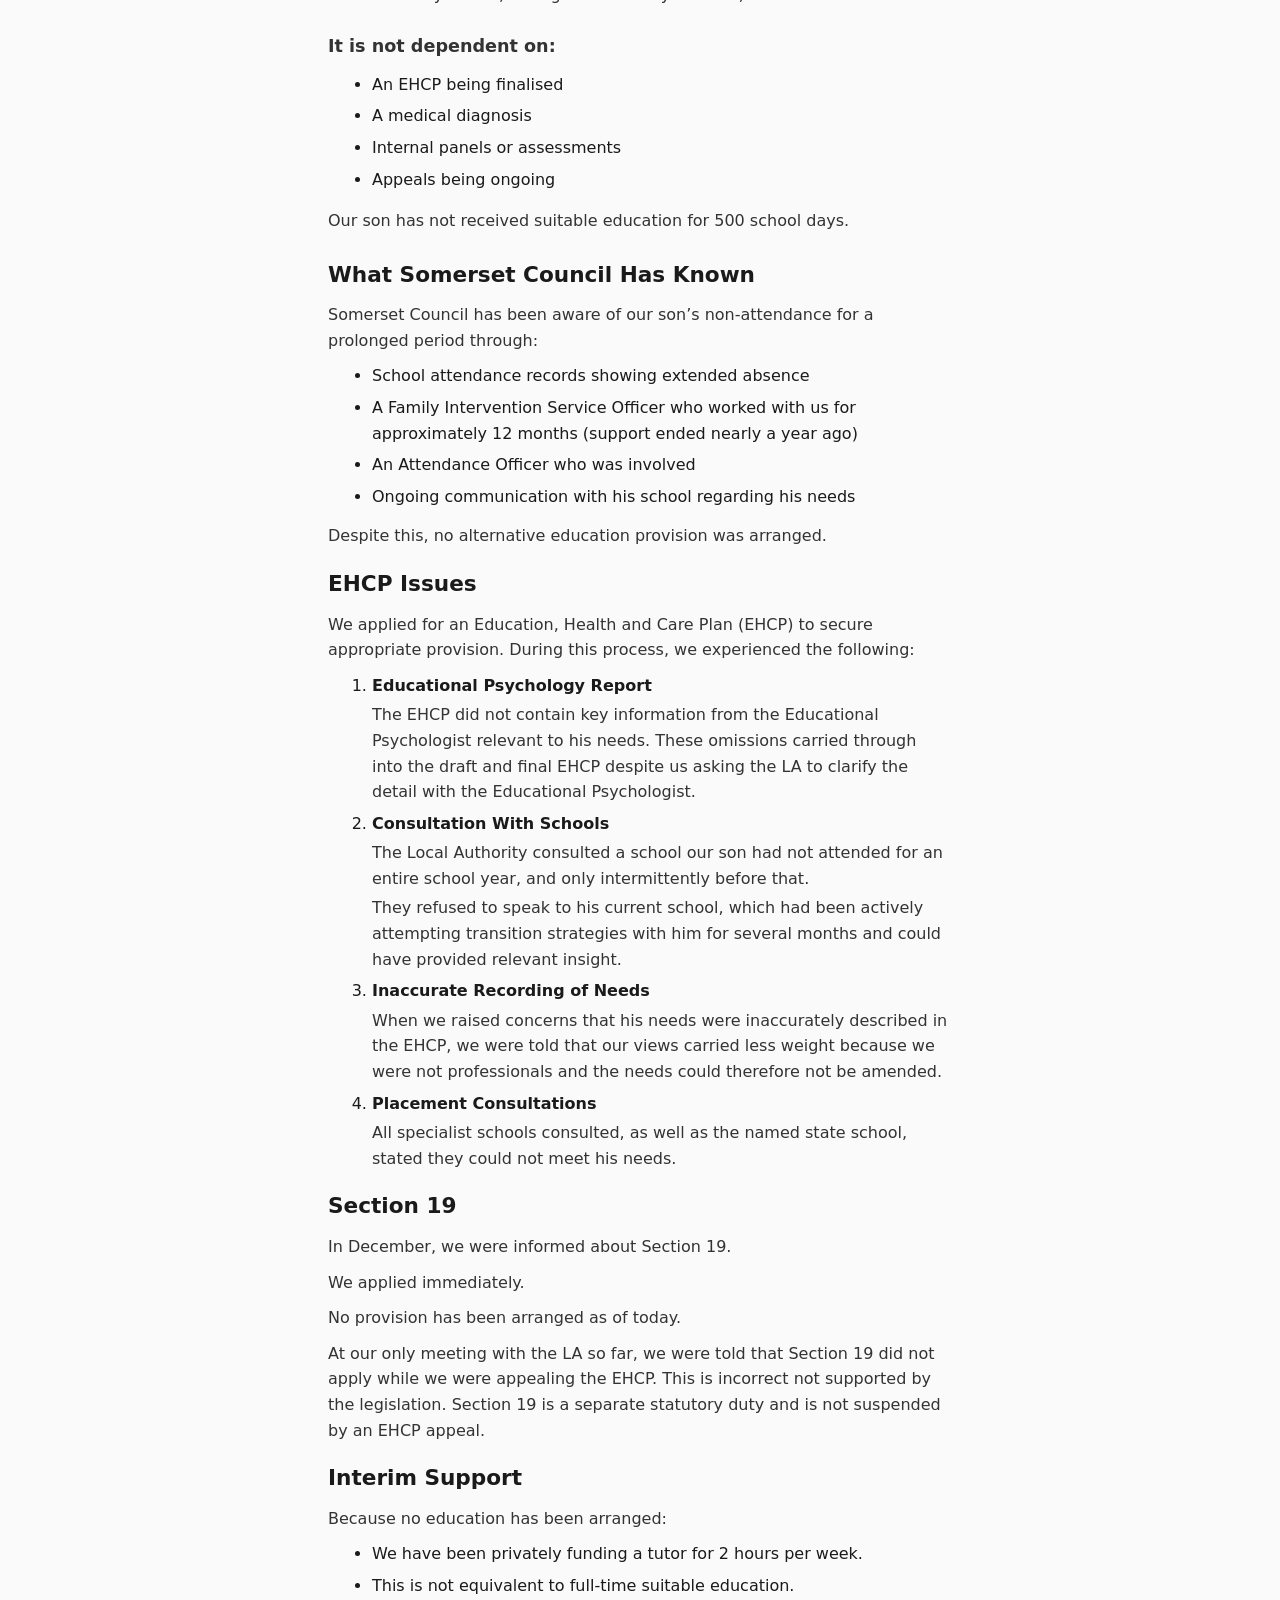
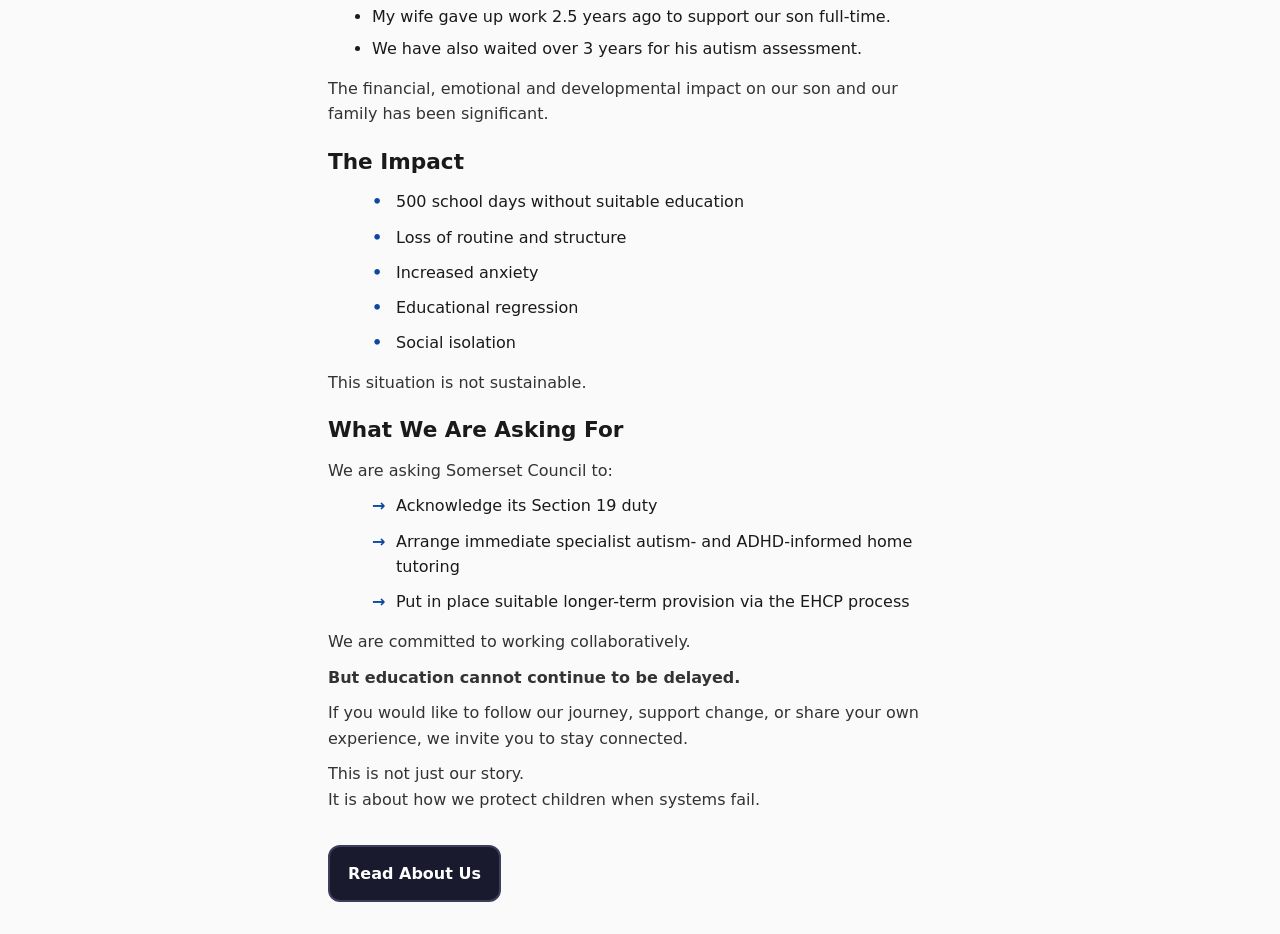
==== commit 4d7e0d2b: "Add files via upload" ====
--- a/index.html
+++ b/index.html
@@ -41,11 +41,24 @@
     </section>
 
     <section class="content-section">
+      <section id="why-we-keep-counting">
+        <h2>Why We Keep Counting</h2>
+        <p>We count the days not because we want to be confrontational, but because numbers make visible what systems can ignore.</p>
+        <p>Each day represents:</p>
+        <ul>
+          <li>A lesson not taught</li>
+          <li>A skill not practised</li>
+          <li>A friendship not formed</li>
+          <li>A piece of childhood not returned</li>
+        </ul>
+        <p>EB deserves better.<br>All children do.</p>
+      </section>
+
       <p class="intro">
         This website documents our experience with Somerset Council and the steps we have taken to secure the education he is legally entitled to.
       </p>
 
-      <div class="callout-quote">
+      <div class="key-statement">
         <p>We are not seeking special treatment.</p>
         <p>We are asking for the law to be followed.</p>
       </div>
@@ -54,7 +67,7 @@
       <p>
         Under Section 19 of the Education Act 1996, local authorities have a legal duty to arrange suitable education for children of compulsory school age who cannot attend school due to illness, exclusion, or otherwise.
       </p>
-      <blockquote class="legal-definition" cite="Education Act 1996, Section 19(6)">
+      <blockquote class="legal-quote" cite="Education Act 1996, Section 19(6)">
         <p>Section 19(6) defines suitable education as:</p>
         <p>“Efficient education suitable to the age, ability and aptitude and to any special educational needs the child may have.”</p>
       </blockquote>
@@ -142,20 +155,8 @@
       <p>We are committed to working collaboratively.</p>
       <p><strong>But education cannot continue to be delayed.</strong></p>
 
-      <section class="highlight-section">
-        <h2>Why We Keep Counting</h2>
-        <p>We count the days not because we want to be confrontational, but because numbers make visible what systems can ignore.</p>
-        <p>Each day represents:</p>
-        <ul>
-          <li>A lesson not taught</li>
-          <li>A skill not practised</li>
-          <li>A friendship not formed</li>
-          <li>A piece of childhood not returned</li>
-        </ul>
-        <p class="highlight-closing">EB deserves better.<br>All children do.</p>
-        <p>If you would like to follow our journey, support change, or share your own experience, we invite you to stay connected.</p>
-        <p>This is not just our story.<br>It is about how we protect children when systems fail.</p>
-      </section>
+      <p>If you would like to follow our journey, support change, or share your own experience, we invite you to stay connected.</p>
+      <p>This is not just our story.<br>It is about how we protect children when systems fail.</p>
 
       <p class="btn-wrap"><a class="btn" href="about.html">Read About Us</a></p>
     </section>
--- a/styles.css
+++ b/styles.css
@@ -203,21 +203,46 @@
 }
 
 .key-statement {
-  margin: 1.25rem 0 0;
-  padding: 1rem 1.25rem;
+  margin: 1.25rem 0 28px;
+  padding: 18px 20px;
   background: #e8eef5;
   border-left: 4px solid #0d47a1;
   border-radius: 0 6px 6px 0;
   font-size: 1.05rem;
+  line-height: 1.6;
   max-width: 36rem;
   margin-left: auto;
   margin-right: auto;
+}
+
+@media (max-width: 480px) {
+  .key-statement {
+    padding: 14px 16px;
+  }
+}
+
+.key-statement p {
+  margin: 0;
+}
+
+.key-statement p + p {
+  margin-top: 0.5rem;
 }
 
 /* Content section - campaign / briefing style */
 .content-section {
   padding-top: 2rem;
   border-top: 1px solid #e0e0e0;
+  margin-top: 18px;
+}
+
+.counter-section + .content-section {
+  padding-top: 0.25rem;
+  margin-top: 0;
+}
+
+main .counter-section {
+  margin-bottom: 0;
 }
 
 .content-section .intro {
@@ -248,7 +273,7 @@
 .content-section h2 {
   font-size: 1.35rem;
   font-weight: 600;
-  margin: 2rem 0 1rem;
+  margin: 18px 0 10px;
   color: #1a1a1a;
 }
 
@@ -270,18 +295,18 @@
 }
 
 .content-section p {
-  margin: 0 0 1rem;
+  margin: 10px 0;
   color: #333;
 }
 
 .content-section ul,
 .content-section ol {
-  margin: 0 0 1rem;
+  margin: 10px 0 14px 20px;
   padding-left: 1.5rem;
 }
 
 .content-section li {
-  margin-bottom: 0.5rem;
+  margin: 6px 0;
 }
 
 .content-section li p {
@@ -314,6 +339,24 @@
   font-style: normal;
 }
 
+/* Section 19(6) quotation - softer styling, no left border */
+.legal-quote {
+  margin: 1.25rem 0;
+  padding: 1.25rem 1.75rem;
+  background: #f8f9fa;
+  border-radius: 0 6px 6px 0;
+}
+
+.legal-quote p {
+  margin: 0;
+  color: #37474f;
+}
+
+.legal-quote p + p {
+  margin-top: 0.75rem;
+  font-style: italic;
+}
+
 .impact-list {
   list-style: none;
   padding-left: 0;
@@ -352,38 +395,9 @@
   font-weight: 600;
 }
 
-/* Why We Keep Counting - highlight section */
-.highlight-section {
-  background: #f4f6f9;
-  padding: 32px 28px;
-  border-radius: 16px;
-  margin-top: 48px;
-  margin-bottom: 48px;
-  border-left: 6px solid #2f4fb3;
-}
-
-.highlight-section h2 {
-  margin-top: 0;
-}
-
-.highlight-section ul {
-  margin-top: 12px;
-}
-
-.highlight-section li {
-  margin-bottom: 8px;
-}
-
-.highlight-section .highlight-closing {
-  line-height: 1.9;
-}
-
-@media (max-width: 480px) {
-  .highlight-section {
-    padding: 24px 20px;
-    margin-top: 36px;
-    margin-bottom: 36px;
-  }
+/* Why We Keep Counting - normal section, no card styling */
+#why-we-keep-counting {
+  margin-bottom: 24px;
 }
 
 /* Button */
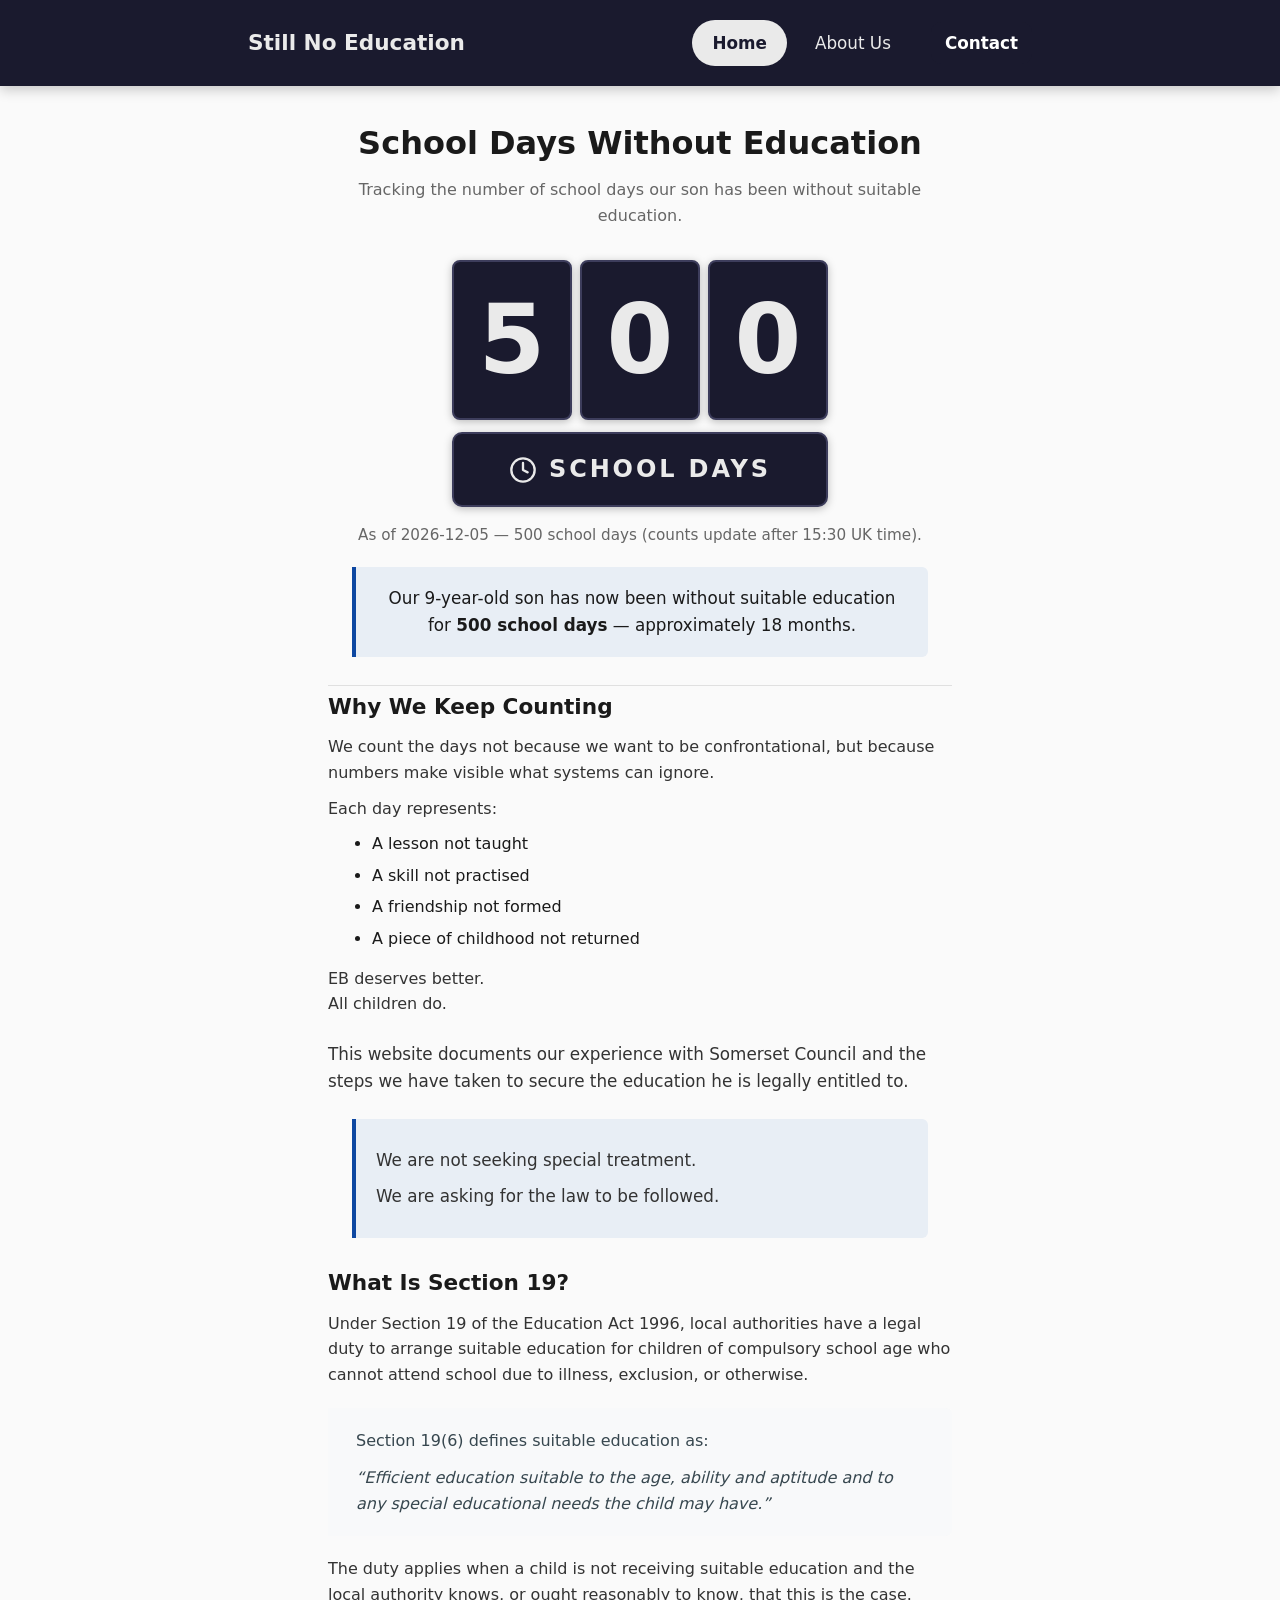
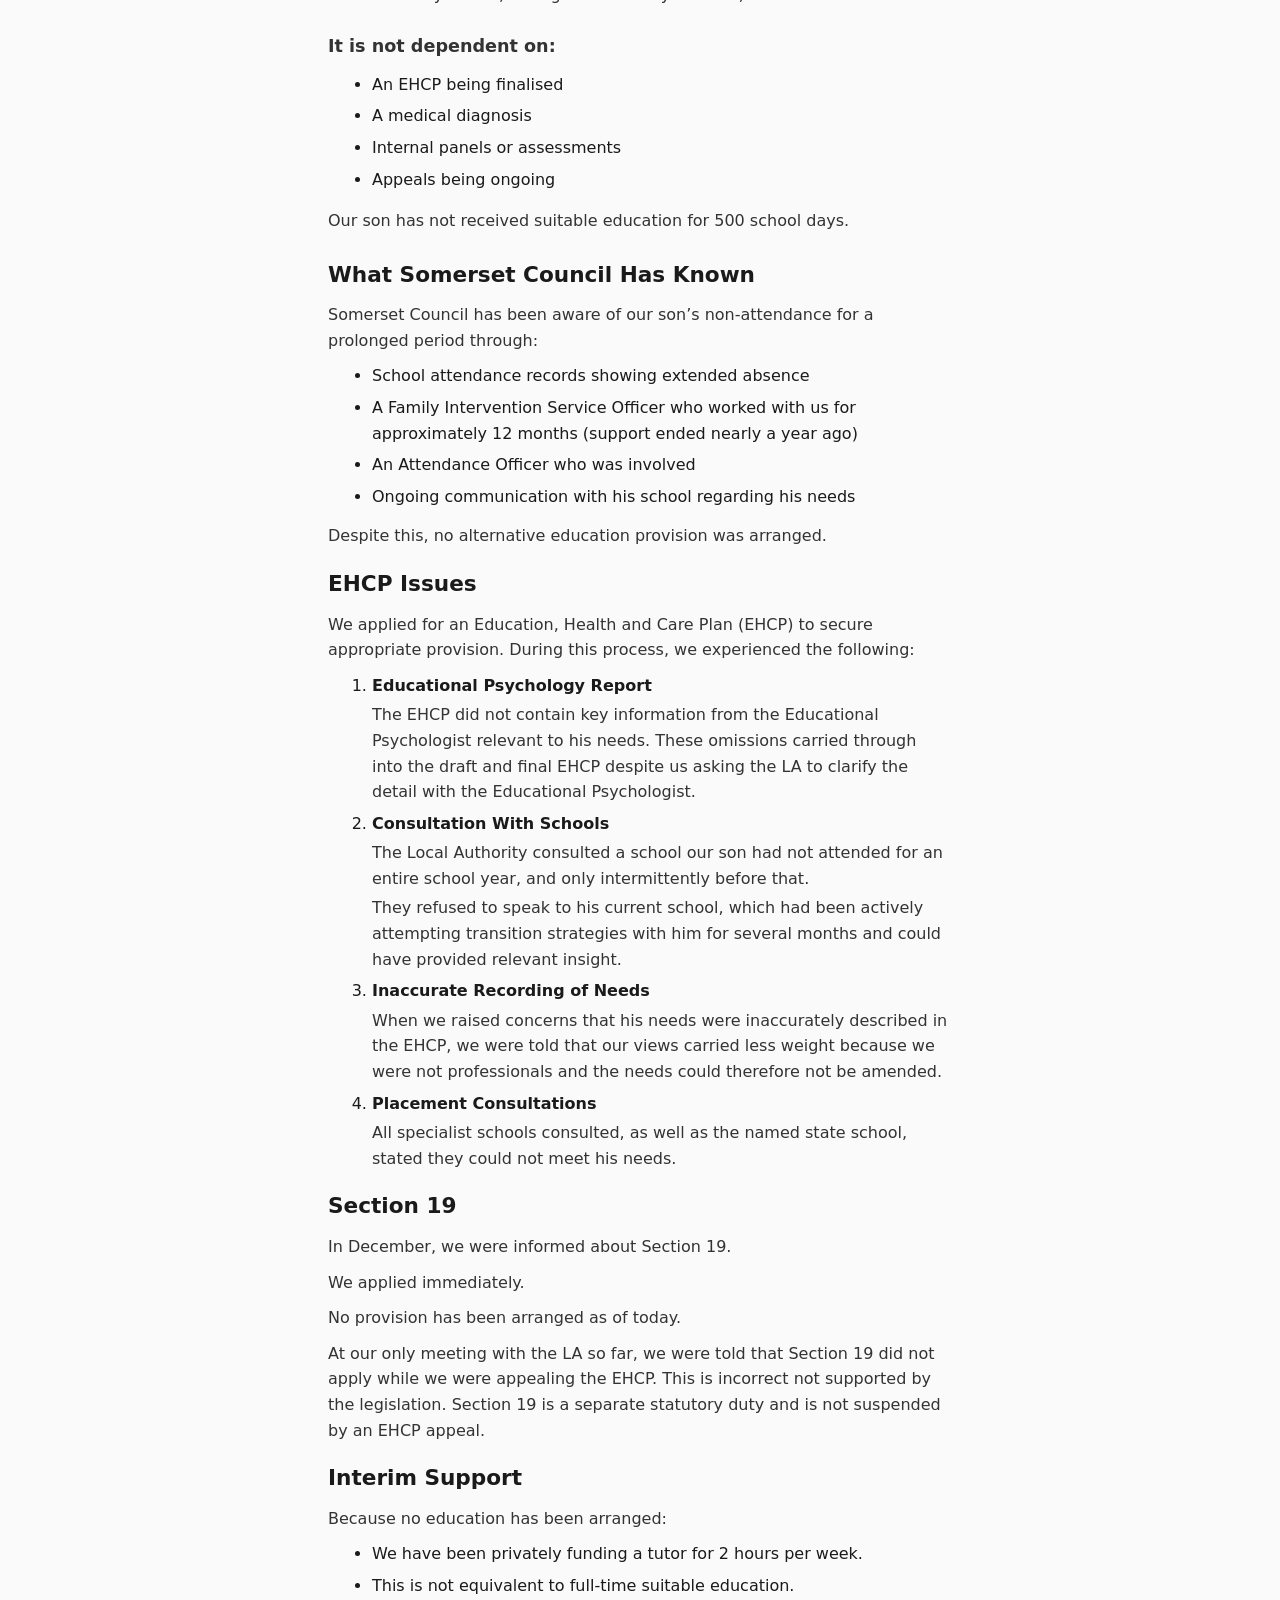
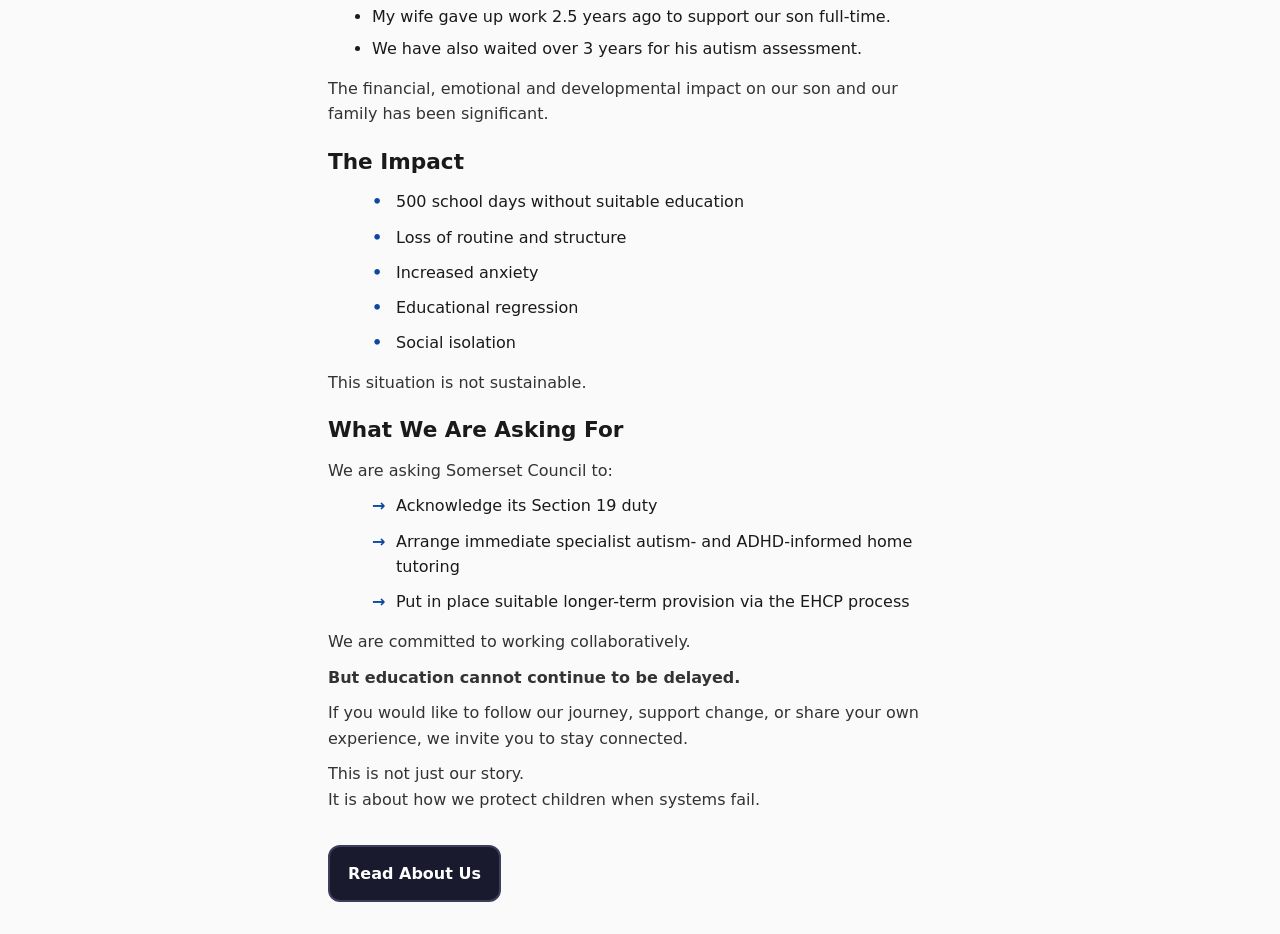
==== commit 307db24c: "Add files via upload" ====
--- a/index.html
+++ b/index.html
@@ -13,6 +13,7 @@
       <div class="links">
         <a href="index.html" aria-current="page">Home</a>
         <a href="about.html">About Us</a>
+        <a href="mailto:stillnoeducation@gmail.com" class="nav-button" aria-label="Email stillnoeducation@gmail.com">Contact</a>
       </div>
     </div>
   </nav>
--- a/styles.css
+++ b/styles.css
@@ -110,6 +110,64 @@
 .topnav .links a:focus-visible {
   outline: 2px solid #fff;
   outline-offset: 2px;
+}
+
+.topnav .links .nav-button {
+  background: var(--counter-bg);
+  color: white;
+  padding: 8px 14px;
+  border-radius: 10px;
+  text-decoration: none;
+  font-weight: 600;
+  margin-left: 12px;
+}
+
+.topnav .links .nav-button:hover {
+  background: var(--counter-bg);
+  opacity: 0.9;
+}
+
+.topnav .links .nav-button:focus-visible {
+  outline: 2px solid #fff;
+  outline-offset: 2px;
+  opacity: 0.9;
+}
+
+.primary-button {
+  display: inline-block;
+  background: var(--counter-bg);
+  color: white;
+  padding: 14px 20px;
+  border-radius: 14px;
+  font-weight: 600;
+  text-decoration: none;
+}
+
+.primary-button:hover,
+.primary-button:focus-visible {
+  opacity: 0.9;
+}
+
+.primary-button:focus-visible {
+  outline: 2px solid #0d47a1;
+  outline-offset: 2px;
+}
+
+.contact-section {
+  text-align: center;
+  margin: 48px 0 32px;
+}
+
+@media (max-width: 480px) {
+  .topnav .links .nav-button {
+    margin-left: 0;
+    margin-top: 0.5rem;
+  }
+
+  .primary-button {
+    padding: 12px 18px;
+    font-size: 0.95rem;
+  }
 }
 
 h1 {
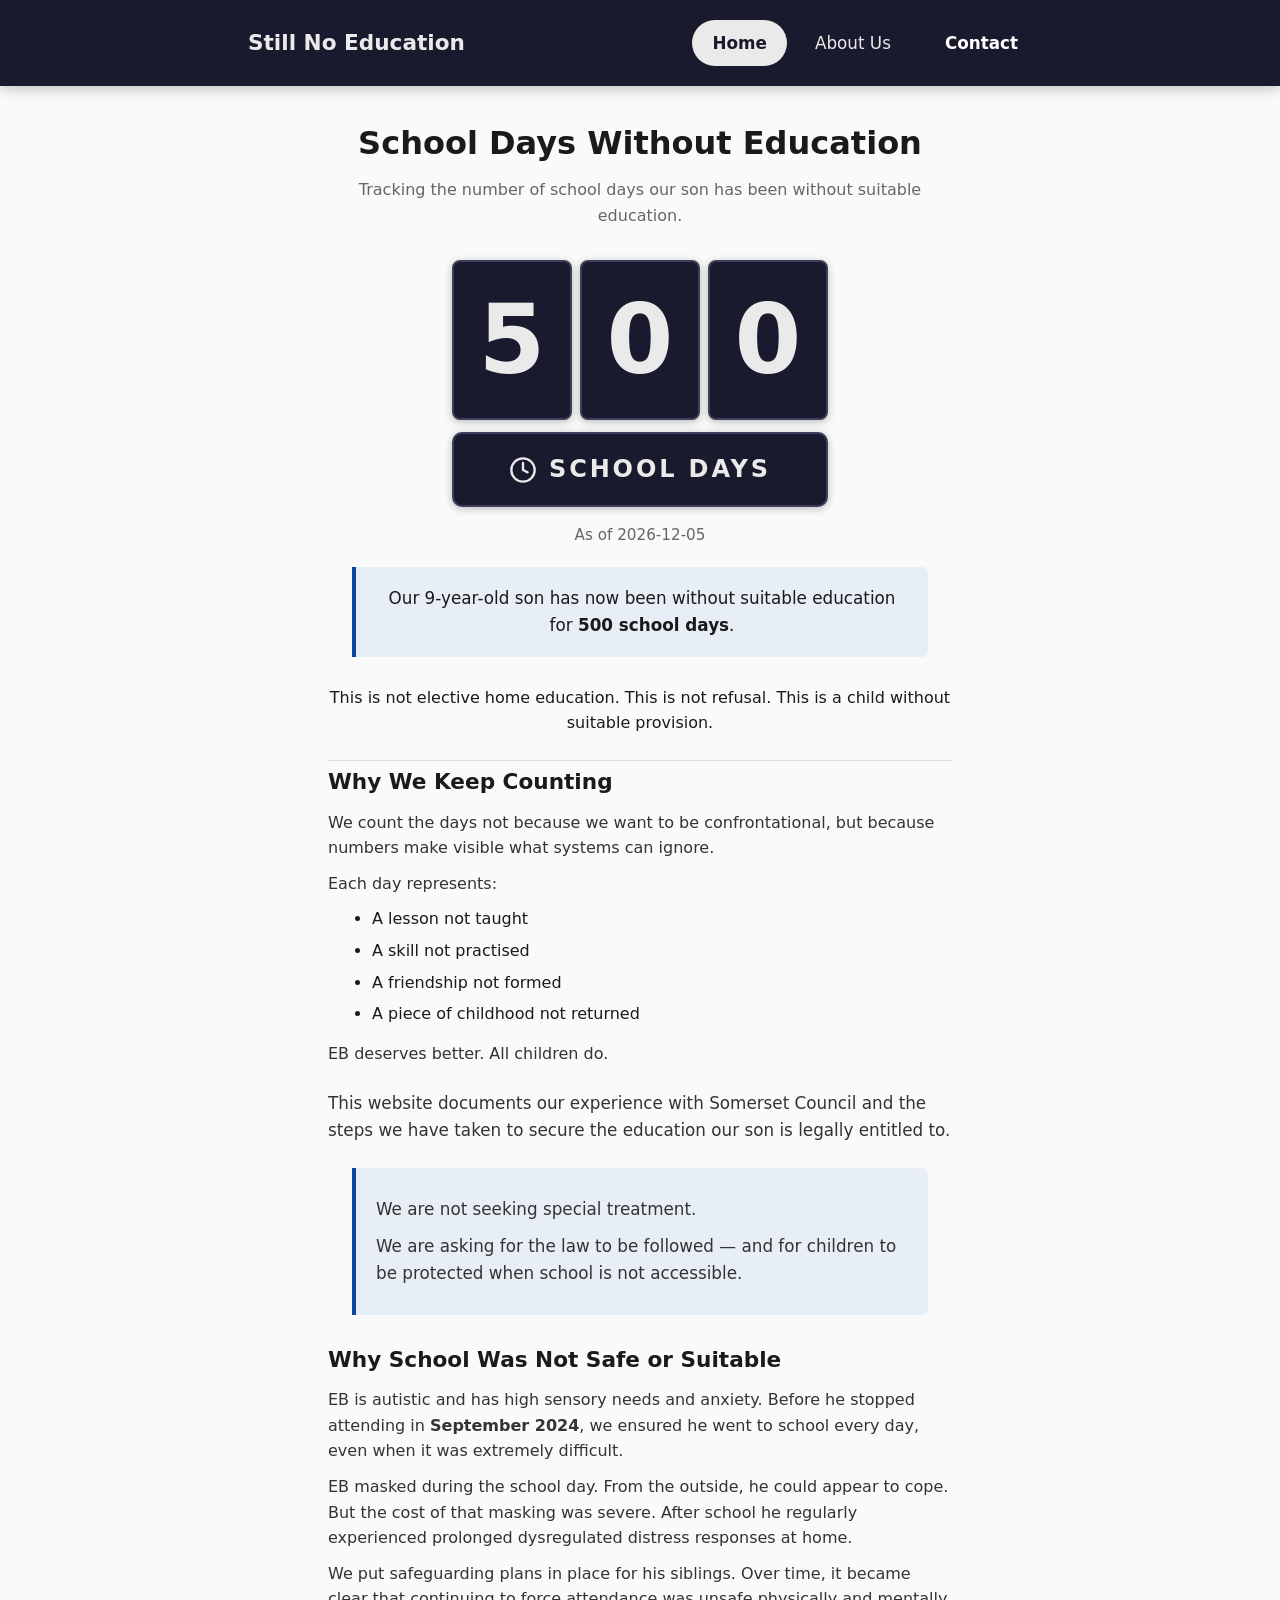
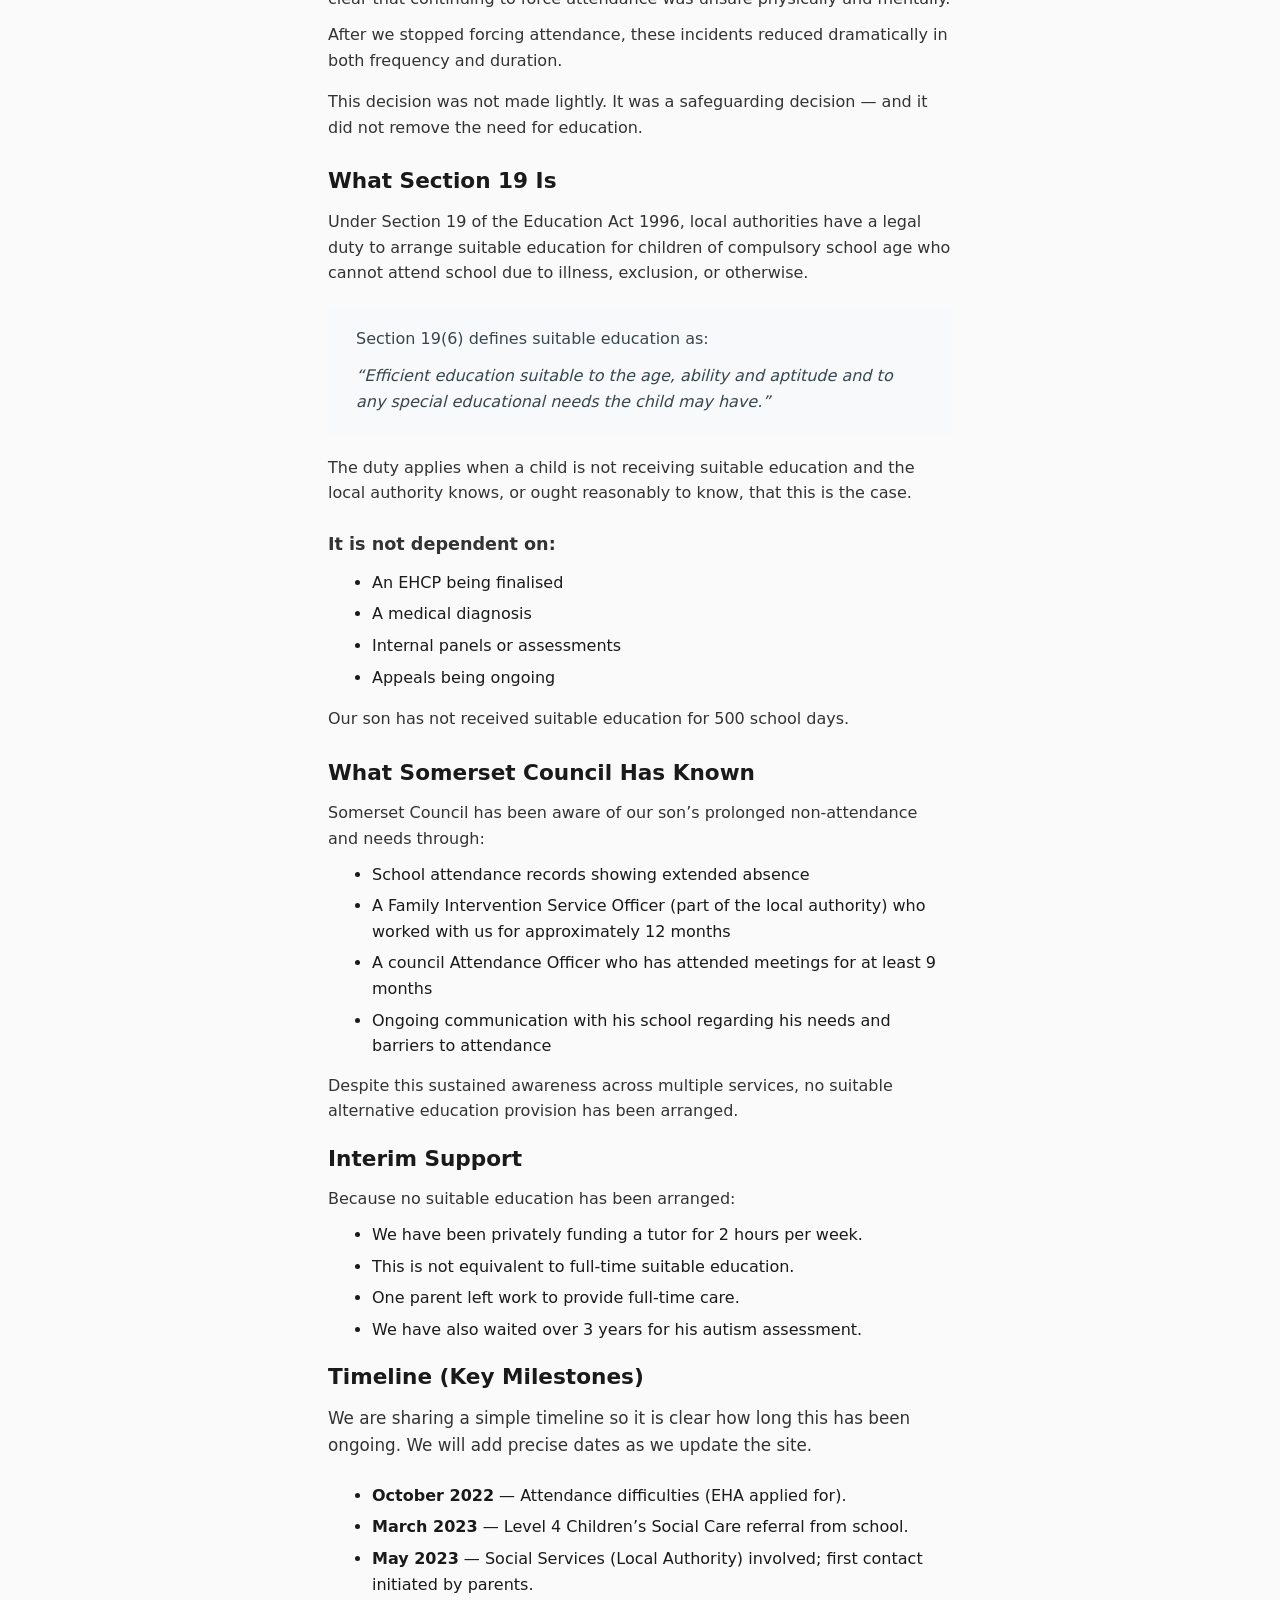
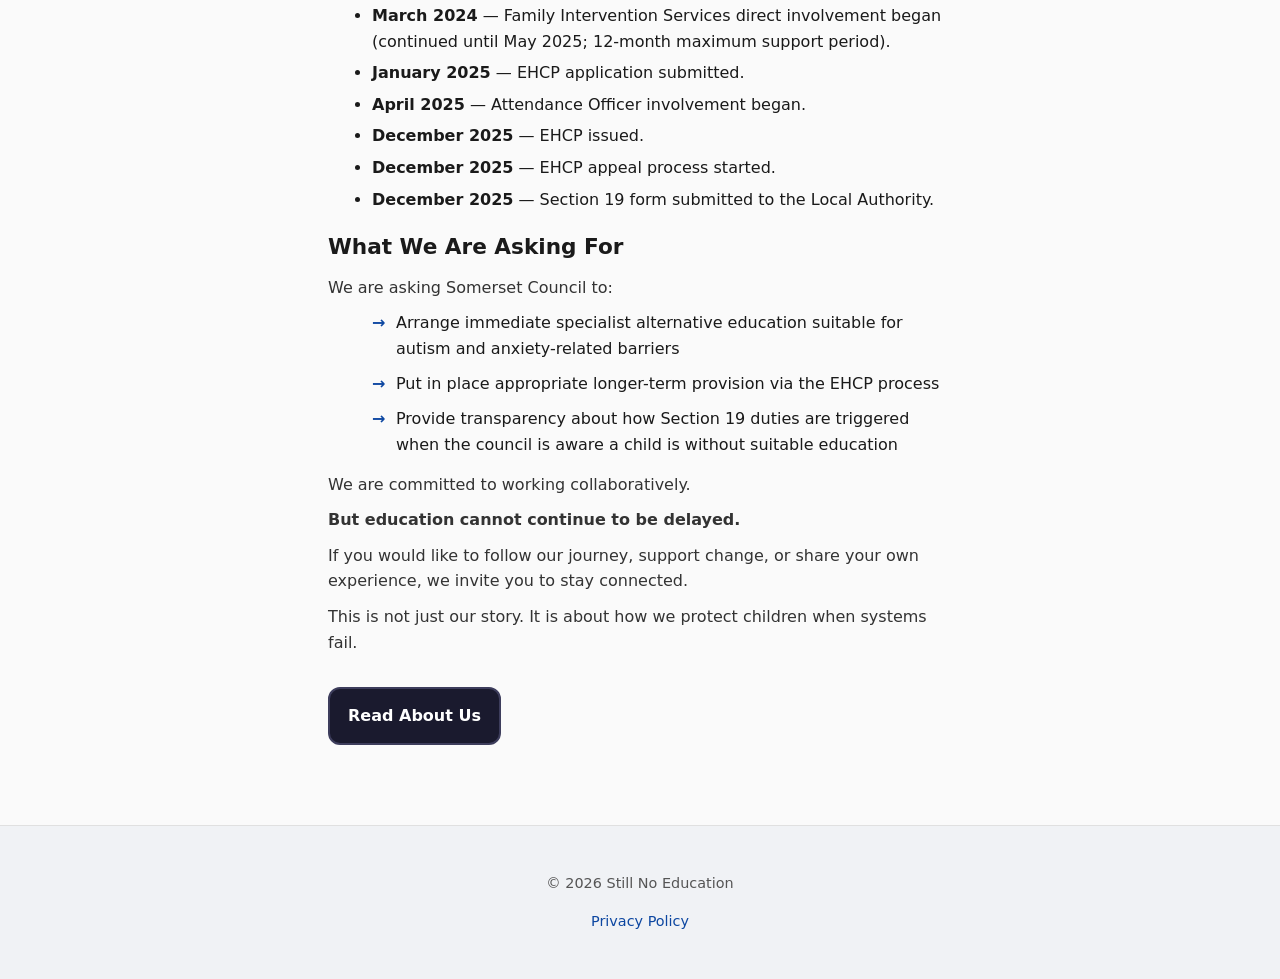
==== commit 1dedb263: "Add files via upload" ====
--- a/index.html
+++ b/index.html
@@ -1,168 +1,183 @@
-<!DOCTYPE html>
-<html lang="en">
-<head>
-  <meta charset="UTF-8">
-  <meta name="viewport" content="width=device-width, initial-scale=1.0">
-  <title>School Days Without Education</title>
-  <link rel="stylesheet" href="styles.css">
-</head>
-<body>
-  <nav class="topnav" aria-label="Main navigation">
-    <div class="topnav-inner">
-      <a class="brand" href="index.html">Still No Education</a>
-      <div class="links">
-        <a href="index.html" aria-current="page">Home</a>
-        <a href="about.html">About Us</a>
-        <a href="mailto:stillnoeducation@gmail.com" class="nav-button" aria-label="Email stillnoeducation@gmail.com">Contact</a>
-      </div>
-    </div>
-  </nav>
-
-  <main>
-    <h1>School Days Without Education</h1>
-    <p class="subtitle">Tracking the number of school days our son has been without suitable education.</p>
-
-    <section class="counter-section" aria-label="School days counter">
-      <div class="counter" role="status" aria-live="polite" aria-label="School days without suitable education">
-        <div id="digitTiles" class="digit-tiles"></div>
-        <div class="days-bar">
-          <span class="clock-icon" aria-hidden="true">
-            <svg xmlns="http://www.w3.org/2000/svg" viewBox="0 0 24 24" fill="none" stroke="currentColor" stroke-width="2" stroke-linecap="round" stroke-linejoin="round">
-              <circle cx="12" cy="12" r="10"/>
-              <polyline points="12 6 12 12 16 14"/>
-            </svg>
-          </span>
-          <span class="days-text">SCHOOL DAYS</span>
-        </div>
-      </div>
-      <p id="as-of" class="as-of">As of YYYY-MM-DD</p>
-      <p class="key-statement">
-        Our 9-year-old son has now been without suitable education for <strong><span id="countInline" class="day-count">294</span> school days</strong> — approximately 18 months.
-      </p>
-    </section>
-
-    <section class="content-section">
-      <section id="why-we-keep-counting">
-        <h2>Why We Keep Counting</h2>
-        <p>We count the days not because we want to be confrontational, but because numbers make visible what systems can ignore.</p>
-        <p>Each day represents:</p>
-        <ul>
-          <li>A lesson not taught</li>
-          <li>A skill not practised</li>
-          <li>A friendship not formed</li>
-          <li>A piece of childhood not returned</li>
-        </ul>
-        <p>EB deserves better.<br>All children do.</p>
-      </section>
-
-      <p class="intro">
-        This website documents our experience with Somerset Council and the steps we have taken to secure the education he is legally entitled to.
-      </p>
-
-      <div class="key-statement">
-        <p>We are not seeking special treatment.</p>
-        <p>We are asking for the law to be followed.</p>
-      </div>
-
-      <h2>What Is Section 19?</h2>
-      <p>
-        Under Section 19 of the Education Act 1996, local authorities have a legal duty to arrange suitable education for children of compulsory school age who cannot attend school due to illness, exclusion, or otherwise.
-      </p>
-      <blockquote class="legal-quote" cite="Education Act 1996, Section 19(6)">
-        <p>Section 19(6) defines suitable education as:</p>
-        <p>“Efficient education suitable to the age, ability and aptitude and to any special educational needs the child may have.”</p>
-      </blockquote>
-      <p>
-        The duty applies when a child is not receiving suitable education and the local authority knows, or ought reasonably to know, that this is the case.
-      </p>
-
-      <h3>It is not dependent on:</h3>
-      <ul>
-        <li>An EHCP being finalised</li>
-        <li>A medical diagnosis</li>
-        <li>Internal panels or assessments</li>
-        <li>Appeals being ongoing</li>
-      </ul>
-
-      <p class="fact-line">
-        Our son has not received suitable education for <span class="day-count">294</span> school days.
-      </p>
-
-      <h2>What Somerset Council Has Known</h2>
-      <p>Somerset Council has been aware of our son’s non-attendance for a prolonged period through:</p>
-      <ul>
-        <li>School attendance records showing extended absence</li>
-        <li>A Family Intervention Service Officer who worked with us for approximately 12 months (support ended nearly a year ago)</li>
-        <li>An Attendance Officer who was involved</li>
-        <li>Ongoing communication with his school regarding his needs</li>
-      </ul>
-      <p>Despite this, no alternative education provision was arranged.</p>
-
-      <h2>EHCP Issues</h2>
-      <p>We applied for an Education, Health and Care Plan (EHCP) to secure appropriate provision. During this process, we experienced the following:</p>
-      <ol>
-        <li>
-          <strong>Educational Psychology Report</strong>
-          <p>The EHCP did not contain key information from the Educational Psychologist relevant to his needs. These omissions carried through into the draft and final EHCP despite us asking the LA to clarify the detail with the Educational Psychologist.</p>
-        </li>
-        <li>
-          <strong>Consultation With Schools</strong>
-          <p>The Local Authority consulted a school our son had not attended for an entire school year, and only intermittently before that.</p>
-          <p>They refused to speak to his current school, which had been actively attempting transition strategies with him for several months and could have provided relevant insight.</p>
-        </li>
-        <li>
-          <strong>Inaccurate Recording of Needs</strong>
-          <p>When we raised concerns that his needs were inaccurately described in the EHCP, we were told that our views carried less weight because we were not professionals and the needs could therefore not be amended.</p>
-        </li>
-        <li>
-          <strong>Placement Consultations</strong>
-          <p>All specialist schools consulted, as well as the named state school, stated they could not meet his needs.</p>
-        </li>
-      </ol>
-
-      <h2>Section 19</h2>
-      <p>In December, we were informed about Section 19.</p>
-      <p>We applied immediately.</p>
-      <p>No provision has been arranged as of today.</p>
-      <p>At our only meeting with the LA so far, we were told that Section 19 did not apply while we were appealing the EHCP. This is incorrect not supported by the legislation. Section 19 is a separate statutory duty and is not suspended by an EHCP appeal.</p>
-
-      <h2>Interim Support</h2>
-      <p>Because no education has been arranged:</p>
-      <ul>
-        <li>We have been privately funding a tutor for 2 hours per week.</li>
-        <li>This is not equivalent to full-time suitable education.</li>
-        <li>My wife gave up work 2.5 years ago to support our son full-time.</li>
-        <li>We have also waited over 3 years for his autism assessment.</li>
-      </ul>
-      <p>The financial, emotional and developmental impact on our son and our family has been significant.</p>
-
-      <h2>The Impact</h2>
-      <ul class="impact-list">
-        <li><span class="day-count">294</span> school days without suitable education</li>
-        <li>Loss of routine and structure</li>
-        <li>Increased anxiety</li>
-        <li>Educational regression</li>
-        <li>Social isolation</li>
-      </ul>
-      <p>This situation is not sustainable.</p>
-
-      <h2>What We Are Asking For</h2>
-      <p>We are asking Somerset Council to:</p>
-      <ul class="ask-list">
-        <li>Acknowledge its Section 19 duty</li>
-        <li>Arrange immediate specialist autism- and ADHD-informed home tutoring</li>
-        <li>Put in place suitable longer-term provision via the EHCP process</li>
-      </ul>
-      <p>We are committed to working collaboratively.</p>
-      <p><strong>But education cannot continue to be delayed.</strong></p>
-
-      <p>If you would like to follow our journey, support change, or share your own experience, we invite you to stay connected.</p>
-      <p>This is not just our story.<br>It is about how we protect children when systems fail.</p>
-
-      <p class="btn-wrap"><a class="btn" href="about.html">Read About Us</a></p>
-    </section>
-  </main>
-
-  <script src="script.js"></script>
-</body>
-</html>
+<!DOCTYPE html>
+<html lang="en">
+<head>
+  <meta charset="UTF-8">
+  <meta name="viewport" content="width=device-width, initial-scale=1.0">
+  <title>School Days Without Education — Still No Education</title>
+  <link rel="stylesheet" href="styles.css">
+</head>
+<body>
+  <nav class="topnav" aria-label="Main navigation">
+    <div class="topnav-inner">
+      <a class="brand" href="index.html">Still No Education</a>
+      <div class="links">
+        <a href="index.html" aria-current="page">Home</a>
+        <a href="about.html">About Us</a>
+        <a href="mailto:stillnoeducation@gmail.com" class="nav-button" aria-label="Email stillnoeducation@gmail.com">Contact</a>
+      </div>
+    </div>
+  </nav>
+
+  <main>
+    <h1>School Days Without Education</h1>
+    <p class="subtitle">Tracking the number of school days our son has been without suitable education.</p>
+
+    <section class="counter-section" aria-label="School days counter">
+      <div class="counter" role="status" aria-live="polite" aria-label="School days without suitable education">
+        <div id="digitTiles" class="digit-tiles"></div>
+        <div class="days-bar">
+          <span class="clock-icon" aria-hidden="true">
+            <svg xmlns="http://www.w3.org/2000/svg" viewBox="0 0 24 24" fill="none" stroke="currentColor" stroke-width="2" stroke-linecap="round" stroke-linejoin="round">
+              <circle cx="12" cy="12" r="10"/>
+              <polyline points="12 6 12 12 16 14"/>
+            </svg>
+          </span>
+          <span class="days-text">SCHOOL DAYS</span>
+        </div>
+      </div>
+
+      <p id="as-of" class="as-of">As of <span id="asOfDate">[YYYY-MM-DD]</span></p>
+
+      <p class="key-statement">
+        Our 9-year-old son has now been without suitable education for
+        <strong><span class="day-count">295</span> school days</strong>.
+      </p>
+
+      <p class="fact-line">
+        This is not elective home education. This is not refusal. This is a child without suitable provision.
+      </p>
+    </section>
+
+    <section class="content-section">
+      <section id="why-we-keep-counting">
+        <h2>Why We Keep Counting</h2>
+        <p>We count the days not because we want to be confrontational, but because numbers make visible what systems can ignore.</p>
+        <p>Each day represents:</p>
+        <ul>
+          <li>A lesson not taught</li>
+          <li>A skill not practised</li>
+          <li>A friendship not formed</li>
+          <li>A piece of childhood not returned</li>
+        </ul>
+        <p>EB deserves better. All children do.</p>
+      </section>
+
+      <p class="intro">
+        This website documents our experience with Somerset Council and the steps we have taken to secure the education our son is legally entitled to.
+      </p>
+
+      <div class="key-statement">
+        <p>We are not seeking special treatment.</p>
+        <p>We are asking for the law to be followed — and for children to be protected when school is not accessible.</p>
+      </div>
+
+      <h2>Why School Was Not Safe or Suitable</h2>
+      <p>
+        EB is autistic and has high sensory needs and anxiety. Before he stopped attending in <strong>September 2024</strong>,
+        we ensured he went to school every day, even when it was extremely difficult.
+      </p>
+      <p>
+        EB masked during the school day. From the outside, he could appear to cope. But the cost of that masking was severe.
+        After school he regularly experienced prolonged dysregulated distress responses at home.
+      </p>
+      <p>
+        We put safeguarding plans in place for his siblings. Over time, it became clear that continuing to force attendance
+        was unsafe physically and mentally.
+      </p>
+      <p>
+        After we stopped forcing attendance, these incidents reduced dramatically in both frequency and duration.
+      </p>
+      <p class="fact-line">
+        This decision was not made lightly. It was a safeguarding decision — and it did not remove the need for education.
+      </p>
+
+      <h2>What Section 19 Is</h2>
+      <p>
+        Under Section 19 of the Education Act 1996, local authorities have a legal duty to arrange suitable education for children
+        of compulsory school age who cannot attend school due to illness, exclusion, or otherwise.
+      </p>
+      <blockquote class="legal-quote" cite="Education Act 1996, Section 19(6)">
+        <p>Section 19(6) defines suitable education as:</p>
+        <p>“Efficient education suitable to the age, ability and aptitude and to any special educational needs the child may have.”</p>
+      </blockquote>
+      <p>
+        The duty applies when a child is not receiving suitable education and the local authority knows, or ought reasonably to know,
+        that this is the case.
+      </p>
+
+      <h3>It is not dependent on:</h3>
+      <ul>
+        <li>An EHCP being finalised</li>
+        <li>A medical diagnosis</li>
+        <li>Internal panels or assessments</li>
+        <li>Appeals being ongoing</li>
+      </ul>
+
+      <p class="fact-line">
+        Our son has not received suitable education for <span class="day-count">295</span> school days.
+      </p>
+
+      <h2>What Somerset Council Has Known</h2>
+      <p>Somerset Council has been aware of our son’s prolonged non-attendance and needs through:</p>
+      <ul>
+        <li>School attendance records showing extended absence</li>
+        <li>A Family Intervention Service Officer (part of the local authority) who worked with us for approximately 12 months</li>
+        <li>A council Attendance Officer who has attended meetings for at least 9 months</li>
+        <li>Ongoing communication with his school regarding his needs and barriers to attendance</li>
+      </ul>
+      <p>
+        Despite this sustained awareness across multiple services, no suitable alternative education provision has been arranged.
+      </p>
+
+      <h2>Interim Support</h2>
+      <p>Because no suitable education has been arranged:</p>
+      <ul>
+        <li>We have been privately funding a tutor for 2 hours per week.</li>
+        <li>This is not equivalent to full-time suitable education.</li>
+        <li>One parent left work to provide full-time care.</li>
+        <li>We have also waited over 3 years for his autism assessment.</li>
+      </ul>
+
+      <h2>Timeline (Key Milestones)</h2>
+      <p class="intro">
+        We are sharing a simple timeline so it is clear how long this has been ongoing. We will add precise dates as we update the site.
+      </p>
+      <ul>
+        <li><strong>October 2022</strong> — Attendance difficulties (EHA applied for).</li>
+        <li><strong>March 2023</strong> — Level 4 Children’s Social Care referral from school.</li>
+        <li><strong>May 2023</strong> — Social Services (Local Authority) involved; first contact initiated by parents.</li>
+        <li><strong>March 2024</strong> — Family Intervention Services direct involvement began (continued until May 2025; 12-month maximum support period).</li>
+        <li><strong>January 2025</strong> — EHCP application submitted.</li>
+        <li><strong>April 2025</strong> — Attendance Officer involvement began.</li>
+        <li><strong>December 2025</strong> — EHCP issued.</li>
+        <li><strong>December 2025</strong> — EHCP appeal process started.</li>
+        <li><strong>December 2025</strong> — Section 19 form submitted to the Local Authority.</li>
+      </ul>
+
+      <h2>What We Are Asking For</h2>
+      <p>We are asking Somerset Council to:</p>
+      <ul class="ask-list">
+        <li>Arrange immediate specialist alternative education suitable for autism and anxiety-related barriers</li>
+        <li>Put in place appropriate longer-term provision via the EHCP process</li>
+        <li>Provide transparency about how Section 19 duties are triggered when the council is aware a child is without suitable education</li>
+      </ul>
+      <p>We are committed to working collaboratively.</p>
+      <p><strong>But education cannot continue to be delayed.</strong></p>
+
+      <p>If you would like to follow our journey, support change, or share your own experience, we invite you to stay connected.</p>
+      <p>This is not just our story. It is about how we protect children when systems fail.</p>
+
+      <p class="btn-wrap"><a class="btn" href="about.html">Read About Us</a></p>
+    </section>
+  </main>
+
+  <script src="script.js"></script>
+
+  <footer class="site-footer">
+    <div class="footer-inner">
+      <p>© 2026 Still No Education</p>
+      <p><a href="privacy.html">Privacy Policy</a></p>
+    </div>
+  </footer>
+</body>
+</html>
--- a/styles.css
+++ b/styles.css
@@ -1,502 +1,527 @@
-/* Counter theme variables */
-:root {
-  --counter-bg: #1a1a2e;
-  --counter-fg: #eaeaea;
-  --counter-border: #3d3d5c;
-}
-
-/* Reset and base */
-*, *::before, *::after {
-  box-sizing: border-box;
-}
-
-body {
-  margin: 0;
-  font-family: system-ui, -apple-system, BlinkMacSystemFont, "Segoe UI", Roboto, sans-serif;
-  line-height: 1.6;
-  color: #1a1a1a;
-  background: #fafafa;
-  min-height: 100vh;
-}
-
-main {
-  max-width: 42rem;
-  margin: 0 auto;
-  padding: 2rem 1.5rem;
-}
-
-/* Top navigation - sticky, high contrast */
-.topnav {
-  position: sticky;
-  top: 0;
-  z-index: 100;
-  background: var(--counter-bg);
-  color: var(--counter-fg);
-  box-shadow: 0 4px 12px rgba(0, 0, 0, 0.2);
-}
-
-.topnav-inner {
-  max-width: 52rem;
-  margin: 0 auto;
-  padding: 1rem 1.5rem;
-  display: flex;
-  flex-wrap: wrap;
-  align-items: center;
-  justify-content: space-between;
-  gap: 1rem;
-}
-
-@media (min-width: 480px) {
-  .topnav-inner {
-    padding: 1.25rem 1.5rem;
-  }
-}
-
-.topnav .brand {
-  font-weight: 600;
-  font-size: 1.2rem;
-  color: var(--counter-fg);
-  text-decoration: none;
-}
-
-@media (min-width: 480px) {
-  .topnav .brand {
-    font-size: 1.35rem;
-  }
-}
-
-.topnav .brand:hover {
-  color: #fff;
-}
-
-.topnav .links {
-  display: flex;
-  flex-wrap: wrap;
-  align-items: center;
-  gap: 0.5rem;
-}
-
-.topnav .links a {
-  color: var(--counter-fg);
-  text-decoration: none;
-  padding: 0.5rem 1rem;
-  border-radius: 9999px;
-  font-size: 1rem;
-}
-
-@media (min-width: 480px) {
-  .topnav .links a {
-    padding: 0.6rem 1.25rem;
-    font-size: 1.05rem;
-  }
-}
-
-.topnav .links a:hover {
-  background: rgba(255, 255, 255, 0.15);
-  color: #fff;
-}
-
-.topnav .links a[aria-current="page"] {
-  background: var(--counter-fg);
-  color: var(--counter-bg);
-  font-weight: 600;
-}
-
-.topnav .links a[aria-current="page"]:hover {
-  background: #fff;
-  color: var(--counter-bg);
-}
-
-.topnav .links a:focus-visible {
-  outline: 2px solid #fff;
-  outline-offset: 2px;
-}
-
-.topnav .links .nav-button {
-  background: var(--counter-bg);
-  color: white;
-  padding: 8px 14px;
-  border-radius: 10px;
-  text-decoration: none;
-  font-weight: 600;
-  margin-left: 12px;
-}
-
-.topnav .links .nav-button:hover {
-  background: var(--counter-bg);
-  opacity: 0.9;
-}
-
-.topnav .links .nav-button:focus-visible {
-  outline: 2px solid #fff;
-  outline-offset: 2px;
-  opacity: 0.9;
-}
-
-.primary-button {
-  display: inline-block;
-  background: var(--counter-bg);
-  color: white;
-  padding: 14px 20px;
-  border-radius: 14px;
-  font-weight: 600;
-  text-decoration: none;
-}
-
-.primary-button:hover,
-.primary-button:focus-visible {
-  opacity: 0.9;
-}
-
-.primary-button:focus-visible {
-  outline: 2px solid #0d47a1;
-  outline-offset: 2px;
-}
-
-.contact-section {
-  text-align: center;
-  margin: 48px 0 32px;
-}
-
-@media (max-width: 480px) {
-  .topnav .links .nav-button {
-    margin-left: 0;
-    margin-top: 0.5rem;
-  }
-
-  .primary-button {
-    padding: 12px 18px;
-    font-size: 0.95rem;
-  }
-}
-
-h1 {
-  font-size: clamp(1.5rem, 4vw, 2rem);
-  font-weight: 600;
-  margin: 0 0 0.5rem;
-  text-align: center;
-}
-
-.subtitle {
-  font-size: 1rem;
-  color: #666;
-  text-align: center;
-  margin: 0 0 2rem;
-}
-
-/* Counter section */
-.counter-section {
-  text-align: center;
-  margin-bottom: 2.5rem;
-}
-
-.counter {
-  display: inline-flex;
-  flex-direction: column;
-  align-items: stretch;
-  gap: 0.75rem;
-}
-
-/* Digit tiles */
-.digit-tiles {
-  display: flex;
-  flex-wrap: wrap;
-  justify-content: center;
-  gap: clamp(0.25rem, 2vw, 0.5rem);
-  line-height: 1;
-}
-
-.digit-tile {
-  display: inline-flex;
-  align-items: center;
-  justify-content: center;
-  min-width: clamp(3rem, 20vw, 120px);
-  height: clamp(4rem, 28vw, 160px);
-  font-size: clamp(2.5rem, 12vw, 6rem);
-  font-weight: 800;
-  font-variant-numeric: tabular-nums;
-  color: var(--counter-fg);
-  background: var(--counter-bg);
-  border: 2px solid var(--counter-border);
-  border-radius: 8px;
-  box-shadow: 0 2px 8px rgba(0, 0, 0, 0.25);
-}
-
-/* Days bar - matches width of digit row */
-.days-bar {
-  display: flex;
-  align-items: center;
-  justify-content: center;
-  gap: 0.75rem;
-  padding: clamp(0.6rem, 2vw, 1rem) clamp(1rem, 4vw, 1.5rem);
-  background: var(--counter-bg);
-  border: 2px solid var(--counter-border);
-  border-radius: 10px;
-  box-shadow: 0 2px 8px rgba(0, 0, 0, 0.25);
-}
-
-.clock-icon {
-  display: inline-flex;
-  align-items: center;
-  justify-content: center;
-  color: var(--counter-fg);
-}
-
-.clock-icon svg {
-  width: clamp(1.25rem, 4vw, 1.75rem);
-  height: clamp(1.25rem, 4vw, 1.75rem);
-}
-
-.days-text {
-  font-size: clamp(1rem, 4vw, 1.5rem);
-  font-weight: 700;
-  letter-spacing: 0.12em;
-  color: var(--counter-fg);
-}
-
-.as-of {
-  font-size: 0.95rem;
-  color: #666;
-  margin: 1rem 0 0;
-}
-
-.key-statement {
-  margin: 1.25rem 0 28px;
-  padding: 18px 20px;
-  background: #e8eef5;
-  border-left: 4px solid #0d47a1;
-  border-radius: 0 6px 6px 0;
-  font-size: 1.05rem;
-  line-height: 1.6;
-  max-width: 36rem;
-  margin-left: auto;
-  margin-right: auto;
-}
-
-@media (max-width: 480px) {
-  .key-statement {
-    padding: 14px 16px;
-  }
-}
-
-.key-statement p {
-  margin: 0;
-}
-
-.key-statement p + p {
-  margin-top: 0.5rem;
-}
-
-/* Content section - campaign / briefing style */
-.content-section {
-  padding-top: 2rem;
-  border-top: 1px solid #e0e0e0;
-  margin-top: 18px;
-}
-
-.counter-section + .content-section {
-  padding-top: 0.25rem;
-  margin-top: 0;
-}
-
-main .counter-section {
-  margin-bottom: 0;
-}
-
-.content-section .intro {
-  font-size: 1.05rem;
-  margin: 0 0 1.5rem;
-  color: #333;
-}
-
-.callout-quote {
-  margin: 0 0 2rem;
-  padding: 1.25rem 1.5rem;
-  background: #f0f4f8;
-  border-radius: 8px;
-  border: 1px solid #dde4ec;
-}
-
-.callout-quote p {
-  margin: 0;
-  font-size: 1.1rem;
-  font-weight: 500;
-  color: #1a1a1a;
-}
-
-.callout-quote p + p {
-  margin-top: 0.5rem;
-}
-
-.content-section h2 {
-  font-size: 1.35rem;
-  font-weight: 600;
-  margin: 18px 0 10px;
-  color: #1a1a1a;
-}
-
-.content-section h2:first-of-type {
-  margin-top: 0;
-}
-
-/* About page: content-section without preceding counter */
-.page-about .content-section {
-  padding-top: 0;
-  border-top: none;
-}
-
-.content-section h3 {
-  font-size: 1.1rem;
-  font-weight: 600;
-  margin: 1.5rem 0 0.75rem;
-  color: #333;
-}
-
-.content-section p {
-  margin: 10px 0;
-  color: #333;
-}
-
-.content-section ul,
-.content-section ol {
-  margin: 10px 0 14px 20px;
-  padding-left: 1.5rem;
-}
-
-.content-section li {
-  margin: 6px 0;
-}
-
-.content-section li p {
-  margin: 0.25rem 0 0;
-  padding-left: 0;
-}
-
-.fact-line {
-  margin: 1rem 0 1.5rem !important;
-  font-weight: 500;
-}
-
-/* Legal definition blockquote */
-.legal-definition {
-  margin: 1.25rem 0;
-  padding: 1.25rem 1.5rem;
-  background: #f8f9fa;
-  border-left: 4px solid #37474f;
-  border-radius: 0 6px 6px 0;
-  font-style: italic;
-}
-
-.legal-definition p {
-  margin: 0;
-  color: #37474f;
-}
-
-.legal-definition p + p {
-  margin-top: 0.75rem;
-  font-style: normal;
-}
-
-/* Section 19(6) quotation - softer styling, no left border */
-.legal-quote {
-  margin: 1.25rem 0;
-  padding: 1.25rem 1.75rem;
-  background: #f8f9fa;
-  border-radius: 0 6px 6px 0;
-}
-
-.legal-quote p {
-  margin: 0;
-  color: #37474f;
-}
-
-.legal-quote p + p {
-  margin-top: 0.75rem;
-  font-style: italic;
-}
-
-.impact-list {
-  list-style: none;
-  padding-left: 0;
-}
-
-.impact-list li {
-  padding-left: 1.5rem;
-  position: relative;
-  margin-bottom: 0.6rem;
-}
-
-.impact-list li::before {
-  content: "•";
-  position: absolute;
-  left: 0;
-  color: #0d47a1;
-  font-weight: 700;
-}
-
-.ask-list {
-  list-style: none;
-  padding-left: 0;
-}
-
-.ask-list li {
-  padding-left: 1.5rem;
-  position: relative;
-  margin-bottom: 0.6rem;
-}
-
-.ask-list li::before {
-  content: "→";
-  position: absolute;
-  left: 0;
-  color: #0d47a1;
-  font-weight: 600;
-}
-
-/* Why We Keep Counting - normal section, no card styling */
-#why-we-keep-counting {
-  margin-bottom: 24px;
-}
-
-/* Button */
-.btn {
-  display: inline-block;
-  padding: 14px 18px;
-  border-radius: 12px;
-  font-weight: 600;
-  font-size: 1rem;
-  text-decoration: none;
-  color: #fff;
-  background: var(--counter-bg);
-  border: 2px solid var(--counter-border);
-  transition: background 0.2s, transform 0.1s;
-}
-
-.btn:hover {
-  background: #0d47a1;
-  border-color: #0d47a1;
-}
-
-.btn:focus-visible {
-  outline: 2px solid #0d47a1;
-  outline-offset: 2px;
-}
-
-.btn-wrap {
-  margin: 2rem 0 0 !important;
-}
-
-@media (max-width: 480px) {
-  .btn {
-    display: block;
-    width: 100%;
-    text-align: center;
-    padding: 16px 18px;
-  }
-}
-
-/* Focus styles for accessibility */
-:focus-visible {
-  outline: 2px solid #0d47a1;
-  outline-offset: 2px;
-}
+/* Counter theme variables */
+:root {
+  --counter-bg: #1a1a2e;
+  --counter-fg: #eaeaea;
+  --counter-border: #3d3d5c;
+}
+
+/* Reset and base */
+*, *::before, *::after {
+  box-sizing: border-box;
+}
+
+body {
+  margin: 0;
+  font-family: system-ui, -apple-system, BlinkMacSystemFont, "Segoe UI", Roboto, sans-serif;
+  line-height: 1.6;
+  color: #1a1a1a;
+  background: #fafafa;
+  min-height: 100vh;
+}
+
+main {
+  max-width: 42rem;
+  margin: 0 auto;
+  padding: 2rem 1.5rem;
+}
+
+/* Top navigation - sticky, high contrast */
+.topnav {
+  position: sticky;
+  top: 0;
+  z-index: 100;
+  background: var(--counter-bg);
+  color: var(--counter-fg);
+  box-shadow: 0 4px 12px rgba(0, 0, 0, 0.2);
+}
+
+.topnav-inner {
+  max-width: 52rem;
+  margin: 0 auto;
+  padding: 1rem 1.5rem;
+  display: flex;
+  flex-wrap: wrap;
+  align-items: center;
+  justify-content: space-between;
+  gap: 1rem;
+}
+
+@media (min-width: 480px) {
+  .topnav-inner {
+    padding: 1.25rem 1.5rem;
+  }
+}
+
+.topnav .brand {
+  font-weight: 600;
+  font-size: 1.2rem;
+  color: var(--counter-fg);
+  text-decoration: none;
+}
+
+@media (min-width: 480px) {
+  .topnav .brand {
+    font-size: 1.35rem;
+  }
+}
+
+.topnav .brand:hover {
+  color: #fff;
+}
+
+.topnav .links {
+  display: flex;
+  flex-wrap: wrap;
+  align-items: center;
+  gap: 0.5rem;
+}
+
+.topnav .links a {
+  color: var(--counter-fg);
+  text-decoration: none;
+  padding: 0.5rem 1rem;
+  border-radius: 9999px;
+  font-size: 1rem;
+}
+
+@media (min-width: 480px) {
+  .topnav .links a {
+    padding: 0.6rem 1.25rem;
+    font-size: 1.05rem;
+  }
+}
+
+.topnav .links a:hover {
+  background: rgba(255, 255, 255, 0.15);
+  color: #fff;
+}
+
+.topnav .links a[aria-current="page"] {
+  background: var(--counter-fg);
+  color: var(--counter-bg);
+  font-weight: 600;
+}
+
+.topnav .links a[aria-current="page"]:hover {
+  background: #fff;
+  color: var(--counter-bg);
+}
+
+.topnav .links a:focus-visible {
+  outline: 2px solid #fff;
+  outline-offset: 2px;
+}
+
+.topnav .links .nav-button {
+  background: var(--counter-bg);
+  color: white;
+  padding: 8px 14px;
+  border-radius: 10px;
+  text-decoration: none;
+  font-weight: 600;
+  margin-left: 12px;
+}
+
+.topnav .links .nav-button:hover {
+  background: var(--counter-bg);
+  opacity: 0.9;
+}
+
+.topnav .links .nav-button:focus-visible {
+  outline: 2px solid #fff;
+  outline-offset: 2px;
+  opacity: 0.9;
+}
+
+.primary-button {
+  display: inline-block;
+  background: var(--counter-bg);
+  color: white;
+  padding: 14px 20px;
+  border-radius: 14px;
+  font-weight: 600;
+  text-decoration: none;
+}
+
+.primary-button:hover,
+.primary-button:focus-visible {
+  opacity: 0.9;
+}
+
+.primary-button:focus-visible {
+  outline: 2px solid #0d47a1;
+  outline-offset: 2px;
+}
+
+.contact-section {
+  text-align: center;
+  margin: 48px 0 32px;
+}
+
+@media (max-width: 480px) {
+  .topnav .links .nav-button {
+    margin-left: 0;
+    margin-top: 0.5rem;
+  }
+
+  .primary-button {
+    padding: 12px 18px;
+    font-size: 0.95rem;
+  }
+}
+
+h1 {
+  font-size: clamp(1.5rem, 4vw, 2rem);
+  font-weight: 600;
+  margin: 0 0 0.5rem;
+  text-align: center;
+}
+
+.subtitle {
+  font-size: 1rem;
+  color: #666;
+  text-align: center;
+  margin: 0 0 2rem;
+}
+
+/* Counter section */
+.counter-section {
+  text-align: center;
+  margin-bottom: 2.5rem;
+}
+
+.counter {
+  display: inline-flex;
+  flex-direction: column;
+  align-items: stretch;
+  gap: 0.75rem;
+}
+
+/* Digit tiles */
+.digit-tiles {
+  display: flex;
+  flex-wrap: wrap;
+  justify-content: center;
+  gap: clamp(0.25rem, 2vw, 0.5rem);
+  line-height: 1;
+}
+
+.digit-tile {
+  display: inline-flex;
+  align-items: center;
+  justify-content: center;
+  min-width: clamp(3rem, 20vw, 120px);
+  height: clamp(4rem, 28vw, 160px);
+  font-size: clamp(2.5rem, 12vw, 6rem);
+  font-weight: 800;
+  font-variant-numeric: tabular-nums;
+  color: var(--counter-fg);
+  background: var(--counter-bg);
+  border: 2px solid var(--counter-border);
+  border-radius: 8px;
+  box-shadow: 0 2px 8px rgba(0, 0, 0, 0.25);
+}
+
+/* Days bar - matches width of digit row */
+.days-bar {
+  display: flex;
+  align-items: center;
+  justify-content: center;
+  gap: 0.75rem;
+  padding: clamp(0.6rem, 2vw, 1rem) clamp(1rem, 4vw, 1.5rem);
+  background: var(--counter-bg);
+  border: 2px solid var(--counter-border);
+  border-radius: 10px;
+  box-shadow: 0 2px 8px rgba(0, 0, 0, 0.25);
+}
+
+.clock-icon {
+  display: inline-flex;
+  align-items: center;
+  justify-content: center;
+  color: var(--counter-fg);
+}
+
+.clock-icon svg {
+  width: clamp(1.25rem, 4vw, 1.75rem);
+  height: clamp(1.25rem, 4vw, 1.75rem);
+}
+
+.days-text {
+  font-size: clamp(1rem, 4vw, 1.5rem);
+  font-weight: 700;
+  letter-spacing: 0.12em;
+  color: var(--counter-fg);
+}
+
+.as-of {
+  font-size: 0.95rem;
+  color: #666;
+  margin: 1rem 0 0;
+}
+
+.key-statement {
+  margin: 1.25rem 0 28px;
+  padding: 18px 20px;
+  background: #e8eef5;
+  border-left: 4px solid #0d47a1;
+  border-radius: 0 6px 6px 0;
+  font-size: 1.05rem;
+  line-height: 1.6;
+  max-width: 36rem;
+  margin-left: auto;
+  margin-right: auto;
+}
+
+@media (max-width: 480px) {
+  .key-statement {
+    padding: 14px 16px;
+  }
+}
+
+.key-statement p {
+  margin: 0;
+}
+
+.key-statement p + p {
+  margin-top: 0.5rem;
+}
+
+/* Content section - campaign / briefing style */
+.content-section {
+  padding-top: 2rem;
+  border-top: 1px solid #e0e0e0;
+  margin-top: 18px;
+}
+
+.counter-section + .content-section {
+  padding-top: 0.25rem;
+  margin-top: 0;
+}
+
+main .counter-section {
+  margin-bottom: 0;
+}
+
+.content-section .intro {
+  font-size: 1.05rem;
+  margin: 0 0 1.5rem;
+  color: #333;
+}
+
+.callout-quote {
+  margin: 0 0 2rem;
+  padding: 1.25rem 1.5rem;
+  background: #f0f4f8;
+  border-radius: 8px;
+  border: 1px solid #dde4ec;
+}
+
+.callout-quote p {
+  margin: 0;
+  font-size: 1.1rem;
+  font-weight: 500;
+  color: #1a1a1a;
+}
+
+.callout-quote p + p {
+  margin-top: 0.5rem;
+}
+
+.content-section h2 {
+  font-size: 1.35rem;
+  font-weight: 600;
+  margin: 18px 0 10px;
+  color: #1a1a1a;
+}
+
+.content-section h2:first-of-type {
+  margin-top: 0;
+}
+
+/* About page: content-section without preceding counter */
+.page-about .content-section {
+  padding-top: 0;
+  border-top: none;
+}
+
+.content-section h3 {
+  font-size: 1.1rem;
+  font-weight: 600;
+  margin: 1.5rem 0 0.75rem;
+  color: #333;
+}
+
+.content-section p {
+  margin: 10px 0;
+  color: #333;
+}
+
+.content-section ul,
+.content-section ol {
+  margin: 10px 0 14px 20px;
+  padding-left: 1.5rem;
+}
+
+.content-section li {
+  margin: 6px 0;
+}
+
+.content-section li p {
+  margin: 0.25rem 0 0;
+  padding-left: 0;
+}
+
+.fact-line {
+  margin: 1rem 0 1.5rem !important;
+  font-weight: 500;
+}
+
+/* Legal definition blockquote */
+.legal-definition {
+  margin: 1.25rem 0;
+  padding: 1.25rem 1.5rem;
+  background: #f8f9fa;
+  border-left: 4px solid #37474f;
+  border-radius: 0 6px 6px 0;
+  font-style: italic;
+}
+
+.legal-definition p {
+  margin: 0;
+  color: #37474f;
+}
+
+.legal-definition p + p {
+  margin-top: 0.75rem;
+  font-style: normal;
+}
+
+/* Section 19(6) quotation - softer styling, no left border */
+.legal-quote {
+  margin: 1.25rem 0;
+  padding: 1.25rem 1.75rem;
+  background: #f8f9fa;
+  border-radius: 0 6px 6px 0;
+}
+
+.legal-quote p {
+  margin: 0;
+  color: #37474f;
+}
+
+.legal-quote p + p {
+  margin-top: 0.75rem;
+  font-style: italic;
+}
+
+.impact-list {
+  list-style: none;
+  padding-left: 0;
+}
+
+.impact-list li {
+  padding-left: 1.5rem;
+  position: relative;
+  margin-bottom: 0.6rem;
+}
+
+.impact-list li::before {
+  content: "•";
+  position: absolute;
+  left: 0;
+  color: #0d47a1;
+  font-weight: 700;
+}
+
+.ask-list {
+  list-style: none;
+  padding-left: 0;
+}
+
+.ask-list li {
+  padding-left: 1.5rem;
+  position: relative;
+  margin-bottom: 0.6rem;
+}
+
+.ask-list li::before {
+  content: "→";
+  position: absolute;
+  left: 0;
+  color: #0d47a1;
+  font-weight: 600;
+}
+
+/* Why We Keep Counting - normal section, no card styling */
+#why-we-keep-counting {
+  margin-bottom: 24px;
+}
+
+/* Button */
+.btn {
+  display: inline-block;
+  padding: 14px 18px;
+  border-radius: 12px;
+  font-weight: 600;
+  font-size: 1rem;
+  text-decoration: none;
+  color: #fff;
+  background: var(--counter-bg);
+  border: 2px solid var(--counter-border);
+  transition: background 0.2s, transform 0.1s;
+}
+
+.btn:hover {
+  background: #0d47a1;
+  border-color: #0d47a1;
+}
+
+.btn:focus-visible {
+  outline: 2px solid #0d47a1;
+  outline-offset: 2px;
+}
+
+.btn-wrap {
+  margin: 2rem 0 0 !important;
+}
+
+@media (max-width: 480px) {
+  .btn {
+    display: block;
+    width: 100%;
+    text-align: center;
+    padding: 16px 18px;
+  }
+}
+
+/* Focus styles for accessibility */
+:focus-visible {
+  outline: 2px solid #0d47a1;
+  outline-offset: 2px;
+}
+
+.site-footer {
+  margin-top: 3rem;
+  padding: 2rem 1.5rem;
+  background: #f0f2f5;
+  border-top: 1px solid #e0e0e0;
+}
+
+.footer-inner {
+  max-width: 42rem;
+  margin: 0 auto;
+  text-align: center;
+  font-size: 0.9rem;
+  color: #555;
+}
+
+.site-footer a {
+  color: #0d47a1;
+  text-decoration: none;
+  font-weight: 500;
+}
+
+.site-footer a:hover {
+  text-decoration: underline;
+}
